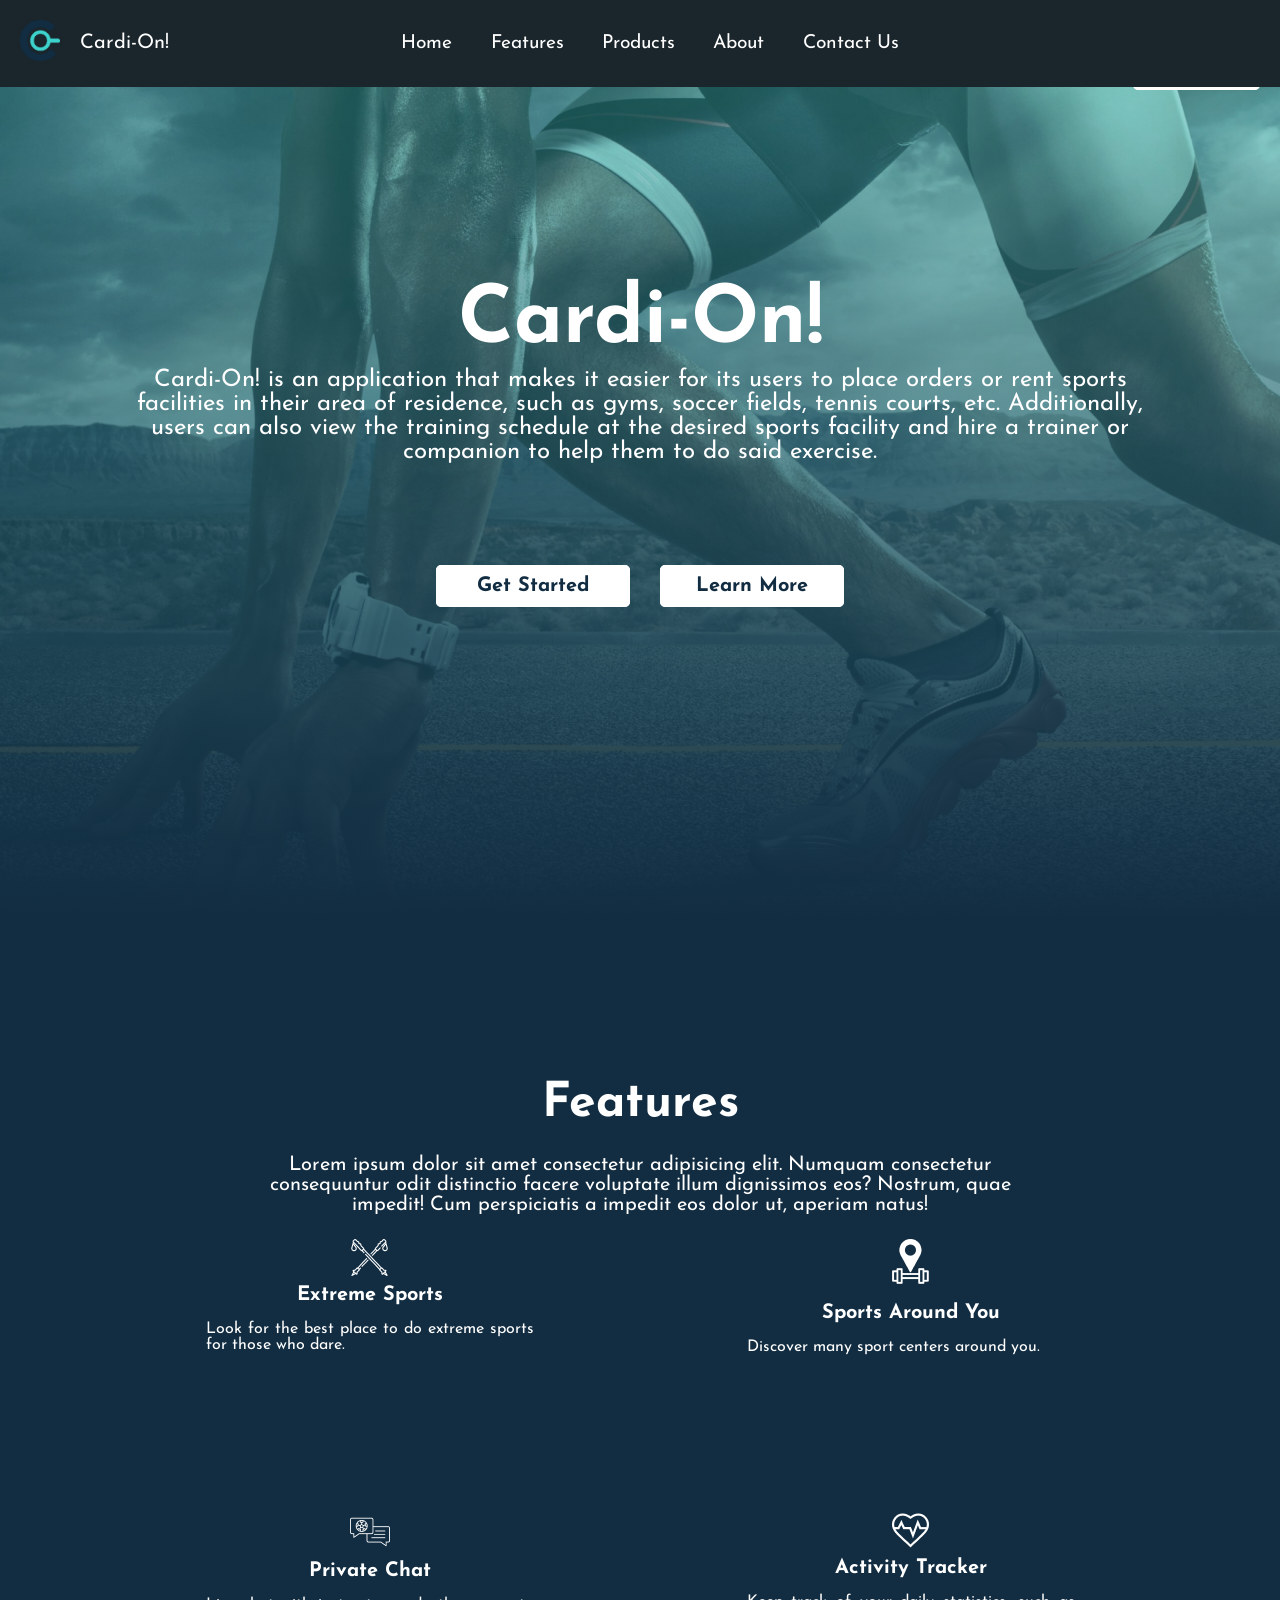
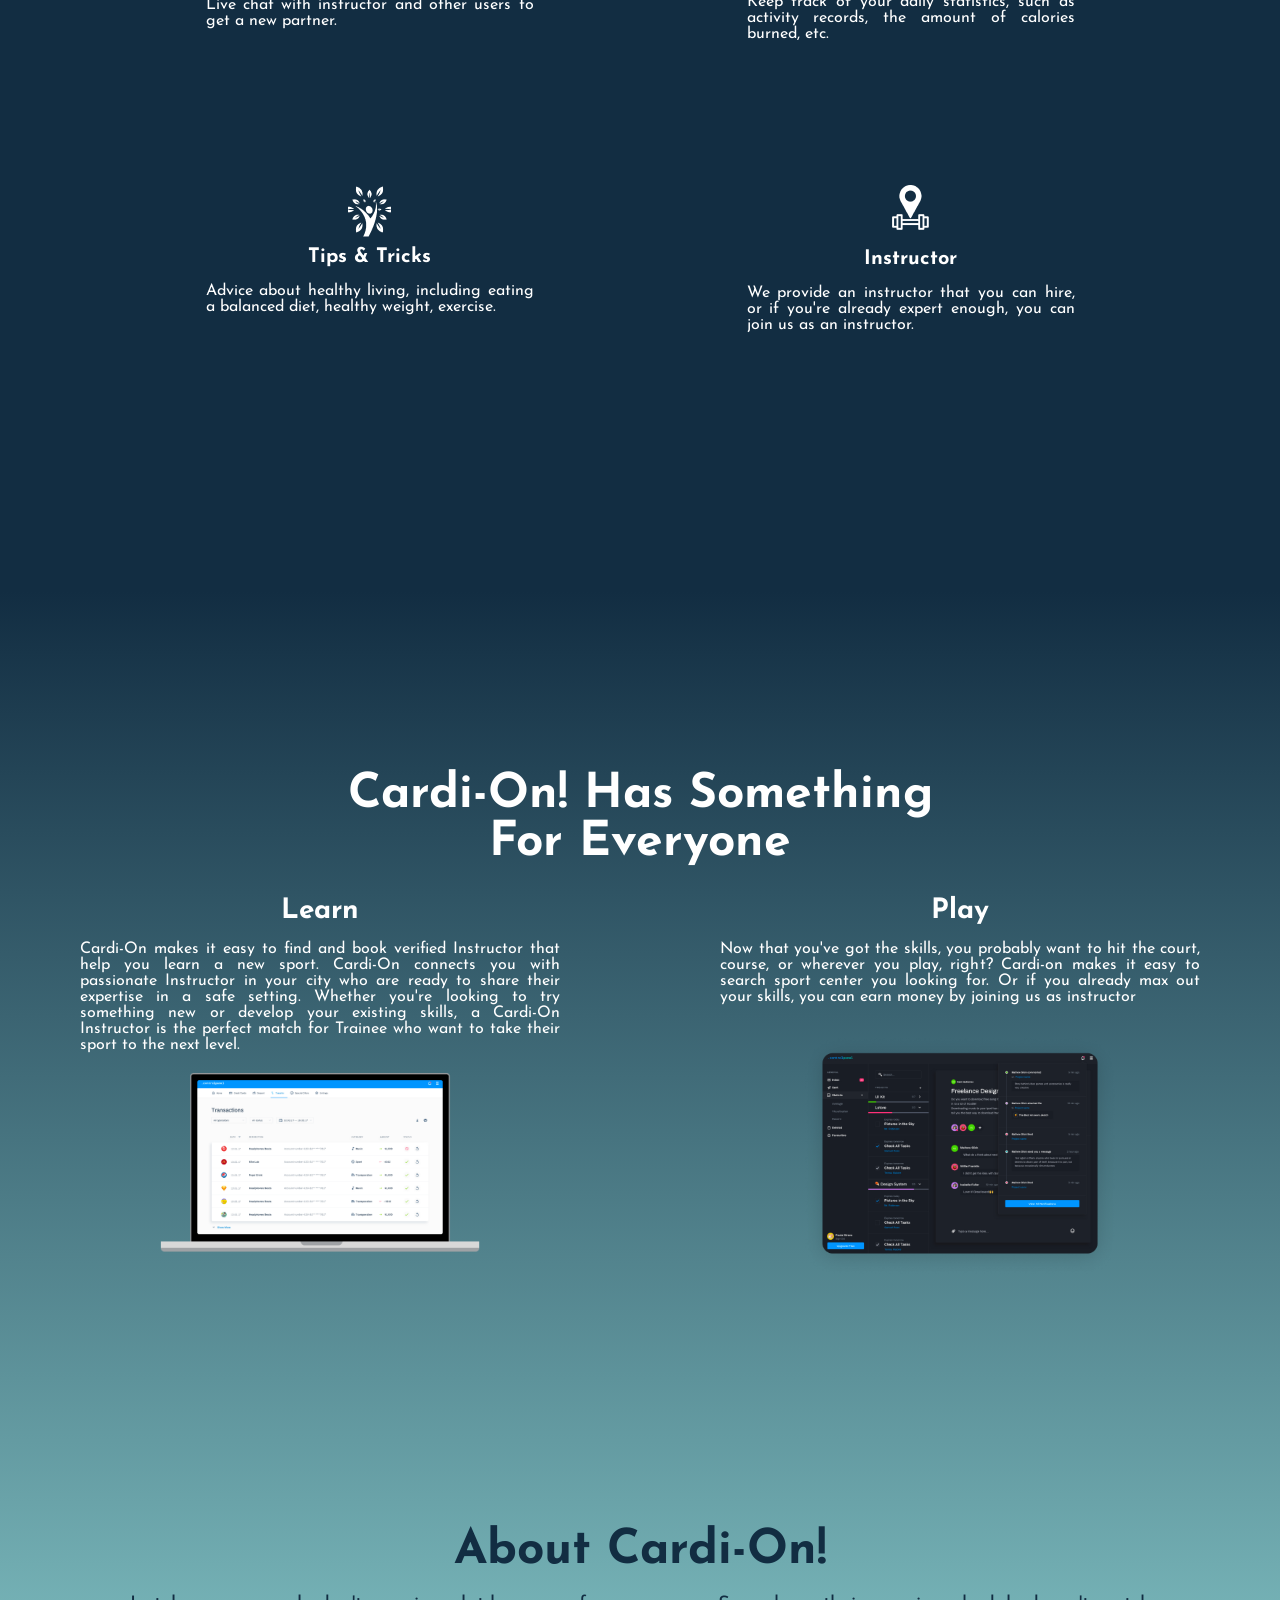
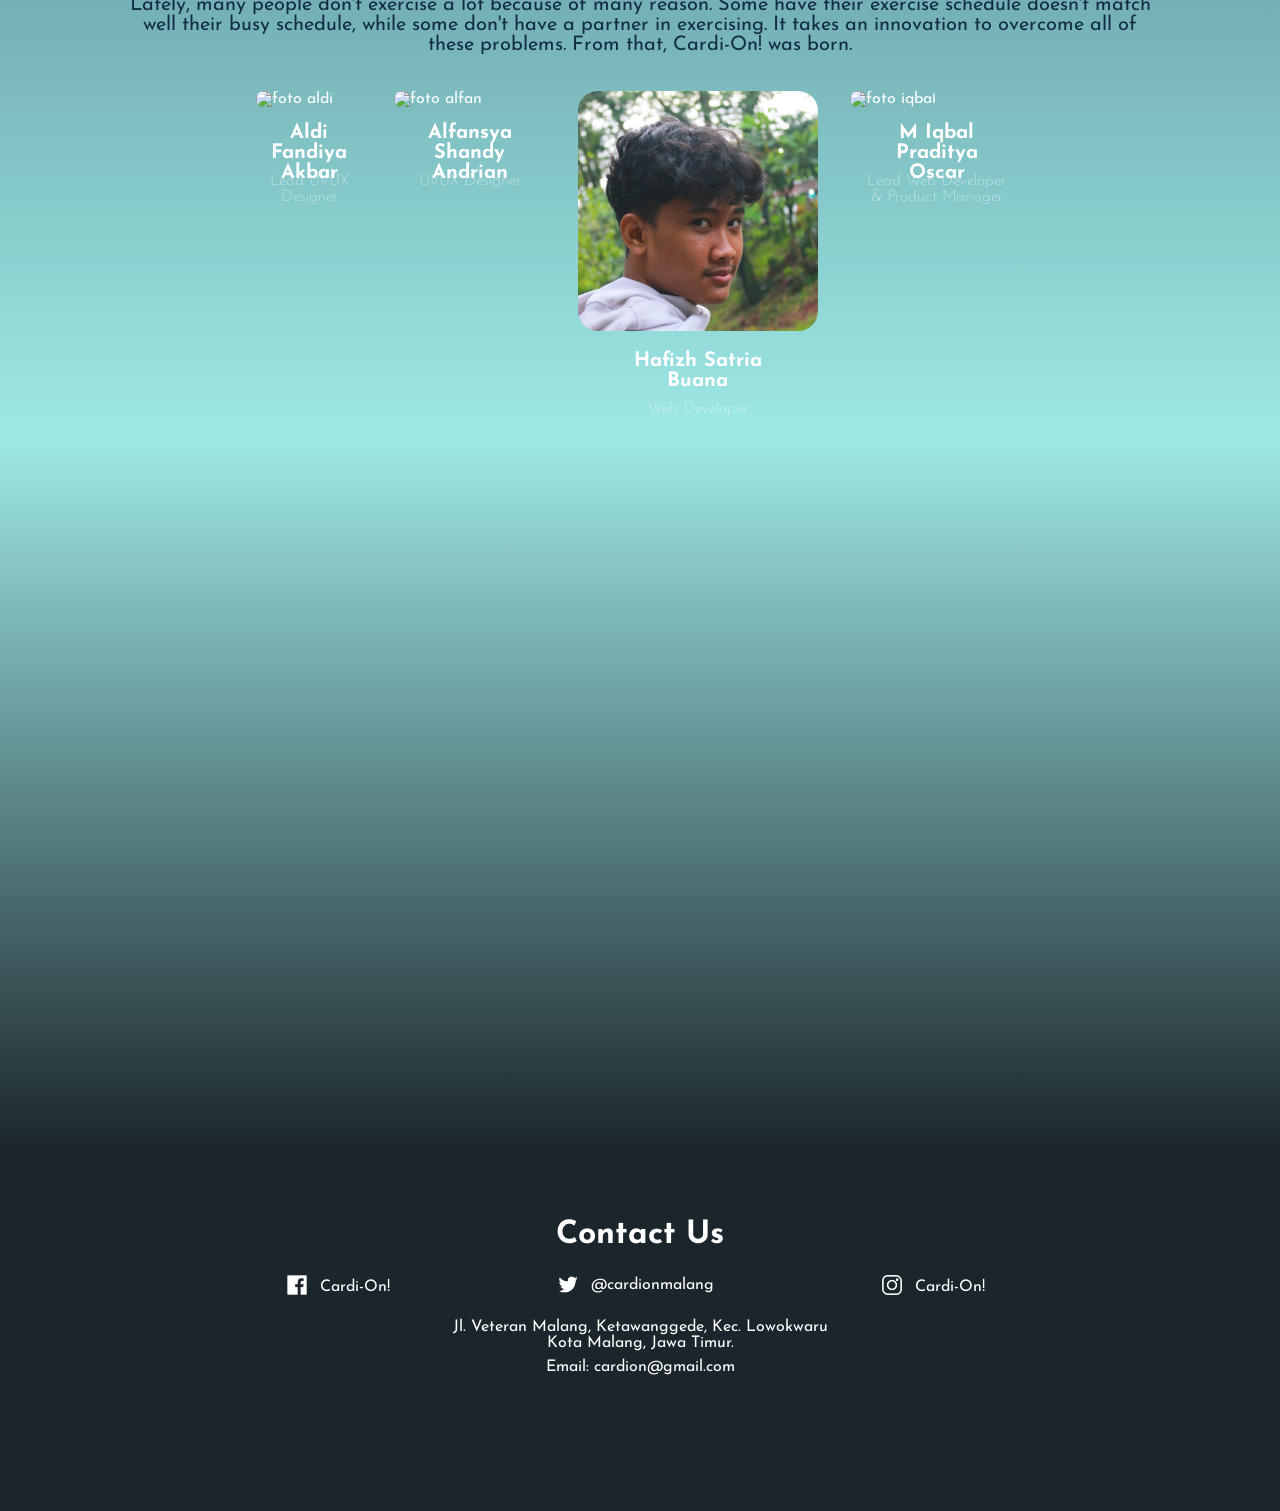
==== index.html @ 62ea11b3 "Update index.html" ====
<!DOCTYPE html>
<html lang="en">
  <head>
    <title>Welcome</title>
    <link rel="stylesheet" href="style.css">
    <meta name="viewport" content="width=device-width, initial-scale=1.0">
    <link rel="preconnect" href="https://fonts.googleapis.com">
    <link rel="preconnect" href="https://fonts.gstatic.com" crossorigin><link href="https://fonts.googleapis.com/css2?family=Josefin+Sans&display=swap" rel="stylesheet">
    <link rel="icon" href="img/cardion.png" type="image/png">
    <meta charset="utf-8">
  </head>

  <body>
    <nav id="navbar">
        <img src="img/cardion.png" id="logo">
        <a class="nav-button name">Cardi-On!</a>
        <div class="dropdown">
            <button class="dropbtn">☰</button>
            <div class="dropdown-content">
                <a href="#welcome">Home</a>
                <a href="#features">Features</a>
                <a href="#display">Product</a>
                <a href="#about">About</a>
                <a href="#social">Contact Us</a>
            </div>
        </div>
        <a class="nav-button left" href="#welcome">Home</a>
        <a class="nav-button" href="#features">Features</a>
        <a class="nav-button" href="#display">Products</a>
        <a class="nav-button" href="#about">About</a>
        <a class="nav-button right" href="#social">Contact Us</a>
    </nav>

    <section id="welcome" class="welcome-bg">
        <a class="login" href="login.html">Login</a>
        <h1 class="fade-up">Cardi-On!</h1>
        <p class="fade-up">Cardi-On! is an application that makes it easier for its users to place orders or rent sports facilities in their area of residence, such as gyms, soccer fields, tennis courts, etc. Additionally, users can also view the training schedule at the desired sports facility and hire a trainer or companion to help them to do said exercise.</p>
        <a class="getstarted fade-up" href="account.html">Get Started</a>
        <a class="learnmore fade-up" href="#">Learn More</a>
    </section>

    <section id="features">
        <h2 class="fade-up">Features</h2>
        <p class="feature-desc fade-up">Lorem ipsum dolor sit amet consectetur adipisicing elit. Numquam consectetur consequuntur odit distinctio facere voluptate illum dignissimos eos? Nostrum, quae impedit! Cum perspiciatis a impedit eos dolor ut, aperiam natus!</p>
        <section class="flex">
        <section class="feature-tile fade-up">
            <div class="feature">
                <img src="img/feature-1.png">
                <h3>Extreme Sports</h3>
                <p class="feature-caption">Look for the best place to do extreme sports for those who dare.</p>
            </div>
            <div class="feature">
                <img src="img/feature-2.png">
                <h3>Private Chat</h3>
                <p class="feature-caption">Live chat with instructor and other users to get a new partner.</p>
            </div>
            <div class="feature">
                <img src="img/feature-3.png">
                <h3>Tips & Tricks</h3>
                <p class="feature-caption">Advice about healthy living, including eating a balanced diet, healthy weight, exercise.</p>
            </div>
        </section>
        <section class="feature-tile fade-up">
            <div class="mapouter"><div class="gmap_canvas"><iframe class="gmap_iframe" width="100%" frameborder="0" scrolling="no" marginheight="0" marginwidth="0" src="https://maps.google.com/maps?width=480&amp;height=540&amp;hl=en&amp;q=gym in malang&amp;t=&amp;z=16&amp;ie=UTF8&amp;iwloc=B&amp;output=embed"></iframe><a href="https://formatjson.org/">format json</a></div>
            </div>
        </section>
        <section class="feature-tile fade-up">
            <div class="feature">
                <img src="img/feature-4.png">
                <h3>Sports Around You</h3>
                <p class="feature-caption">Discover many sport centers around you.</p>
            </div> 
            <div class="feature">
                <img src="img/feature-5.png">
                <h3>Activity Tracker</h3>
                <p class="feature-caption">Keep track of your daily statistics, such as activity records, the amount of calories burned, etc.</p>
            </div>
            <div class="feature">
                <img src="img/feature-4.png">
                <h3>Instructor</h3>
                <p class="feature-caption">We provide an instructor that you can hire, or if you're already expert enough, you can join us as an instructor.</p>
            </div>
        </section>
    </section>
    </section>

    <section id="display" class="display-bg">
        <h1 class="fade-up">Cardi-On! Has Something For Everyone</h1>
        <div class="flex">
            <section class="display-desc fade-up">
                <h2>Learn</h2>
                <p class="fade-up">Cardi-On makes it easy to find and book verified Instructor that help you learn a new sport.  Cardi-On connects you  with passionate Instructor in your city who are ready to share their expertise in a safe setting. Whether you're looking to try something new or develop your existing skills, a Cardi-On Instructor is the perfect match for Trainee who want to take their sport to the next level.</p>
                <img src="img/Macbook Pro.png" class="display-left" alt="macbook pro display sample">
            </section>
            <section class="display-desc fade-up">
                <h2>Play</h2>
                <p class="fade-up">Now that you've got the skills, you probably want to hit the court, course, or wherever you play, right? Cardi-on makes it easy to search sport center you looking for. Or if you already max out your skills, you can earn money by joining us as instructor</p>
                <img src="img/Boards Notifications.png" class="display-right" alt="ui sample">
            </section>
        </div>

        <section id="about">
            <h1 class="fade-up">About Cardi-On!</h1>
            <p class="fade-up">Lately, many people don't exercise a lot because of many reason. Some have their exercise schedule doesn't match well their busy schedule, while some don't have a partner in exercising. It takes an innovation to overcome all of these problems. From that, Cardi-On! was born.</p>
            <div class="flex creator-div fade-up">
                <div id="aldi" class="creator">
                    <img src="img/aldi.JPG" alt="foto aldi">
                    <h3>Aldi Fandiya Akbar</h3>
                    <h4>Lead UI/UX Designer</h4>
                </div> 
                <div id="alfan" class="creator">
                    <img src="img/alfan.jpg" alt="foto alfan">
                    <h3>Alfansya Shandy Andrian</h3>
                    <h4>UI/UX Designer</h4>
                </div> 
                <div id="hafizh" class="creator">
                    <img src="img/hafizh.JPG" alt="foto hafizh">
                    <h3>Hafizh Satria Buana</h3>
                    <h4>Web Developer</h4>
                </div>
                <div id="iqbal" class="creator">
                    <img src="img/iqbal.jpg"  alt="foto iqbal">
                    <h3>M Iqbal Praditya Oscar</h3>
                    <h4>Lead Web Developer & Product Manager</h4>
                </div> 
            </div>
        </section>
    </section>

    <footer id="footer">
        <h2>Contact Us</h2>
        <section id="social">
            <div>
                <img src="img/footer-facebook.png" alt="facebook logo">
                <a class="profile-link" href="#">Cardi-On!</a>
            </div>
            <div>
                <img src="img/footer-twitter.png" alt="twitter logo">
                <a class="profile-link" href="#">@cardionmalang</a>
            </div>
            <div>
                <img src="img/footer-instagram.png" alt="instagram logo">
                <a class="profile-link" href="#">Cardi-On!</a>
            </div>
        </section>
        <br>
        <p class="address">Jl. Veteran Malang, Ketawanggede, Kec. Lowokwaru Kota Malang, Jawa Timur.</p>
        <p>Email: cardion@gmail.com</p>
    </footer>
  </body>
</html>
---- style.css ----
@import url('https://fonts.googleapis.com/css2?family=Josefin+Sans&display=swap');

* {
    font-family: 'Josefin Sans', sans-serif;
    margin:0;
    box-sizing: border-box;
    padding: 0; 
    color: #ffffff;
}
html{
    scroll-behavior: smooth;
}





/*Responsive: Mobile*/
@media screen and (max-device-width: 720px) and (max-device-width: 1081px){
    html{
        scroll-behavior: smooth;
        min-width: 720px;
    }
    #navbar{
        position: fixed;
        display: flex;
        flex-wrap: wrap;
        width: 100vh;
        top: 0;
        padding: 2em 0;
        vertical-align: middle;
        background-color: #1B262C;
        z-index: 1;
    }
    #logo{
        position: relative;
        right: 5%;
        margin: auto;
        max-width: 80px;
        vertical-align: middle;
    }
    .nav-button{
        display: none;
        margin: auto 1em;
        font-size: 1.25em;
        color: #ffffff;
        text-decoration: none;
    }
    .nav-button:hover{
        color: #3DD2CC;
    }
    .name{
        display: block;
        position: relative;
        right: 35%;
        width: 20vh;
        font-size: 2.25em;
        font-weight: bold;
        color: #ffffff !important;
    }
    .left,.right{
        display: none;
    }
    .dropbtn {
        background-color: transparent;
        color: white;
        padding: 12px 16px;
        font-size: 3em;
        border: none;
    }
    .dropdown {
        position: relative;
        right: 20%;
    }
    .dropdown-content {
        display: none;
        position: absolute;
        right: 0%;
        background-color: #ffffff;
        min-width: 30px;
        box-shadow: 0px 8px 16px 0px rgba(0,0,0,0.2);
        z-index: 1;
    } 
    .dropdown-content a {
        width: 30vh;
        color: black;
        padding: 0.5em 1.5em;
        font-size: 2em;
        text-decoration: none;
        display: block;
    }  
    .dropdown-content a:hover {
        background-color: #ffffff;
    }  
    .dropdown:hover .dropdown-content{
        display: block;
    }
    .dropdown:hover .dropbtn {
        background-color: #3DD2CC;
    }
    
    /*Welcome Section*/
    .login,.getstarted,.learnmore{
        display: block;
        width: 50%;
        margin: 1em auto;
        border: 1px solid #ffffff;
        background-color: #ffffff;
        text-decoration: none;
        border-radius: 5px;
        font-size: 2em;
        color: rgba(18,45,66, 1);
        font-weight: bold;
    }
    .login:focus,.login:hover,.learnmore:focus,.learnmore:hover,.getstarted:focus,.getstarted:hover{
        border-color: #3DD2CC;
        color: #3DD2CC;
        background-color: rgba(18,45,66, 0.5);
    }
    .login{
        position: absolute;
        width: max-content;
        top: 10%;
        left: 73%;
        text-decoration: none;
        padding: 0.75em 1.5em;
    }
    #welcome{
        text-align: center;
        height: 180vh;
        margin: 5% auto 0;
        padding-top: 17.5%;
        margin-bottom: 12px;
        z-index: 0;
    }
    .welcome-bg{
        position: relative;
        top: -2.9em;
        background-image: linear-gradient(180deg, rgba(61, 210, 204, 0.4) 0%,
        rgba(18,45,66, 1) 100%), url(./img/welcome-home.png);
        background-size: cover;
        object-position: 25% 25%;
        
    }
    #welcome h1,p{
        color: #ffffff;
    }
    #welcome h1{
        font-size: 7.5em;
        margin: 2.5em auto 0;
    }
    #welcome p{
        font-size: 2.25em;
        margin: 1em auto;
        width: 80%;
        height: 50%;
    }
    .getstarted{
        position: inherit;
        margin-top: -2em;
        top: -20%;
        left: -1%;
        padding: 1em 2em;
    }
    .learnmore{
        position: inherit;
        top: -20%;
        left: -1%;
        padding: 1em 2em;
    }
    
    /*Features Section*/
    #features {
        text-align: center;
        background-color: rgba(18,45,66, 1);
        color: #ffffff;
        margin-top: -10.5vh;
        padding-bottom: 10vh;
        height: max-content;
        padding-top: 20vh;
        padding-bottom: 25vh;
    }
    #features h2{
        position: inherit;
        margin: 2vh auto 3vh;
        text-align: center;
        font-size: 5em;
    }
    .feature-desc{
        position: inherit;
        margin: auto;
        text-align: justify;
        width: 80%;
        font-size: 2em;
    }
    .feature-tile{
        display: flex;
        flex-direction: column;
        justify-content: center;
        margin-top: 1em;
    }
    .flex{
        display: flex;
        flex-direction: column;
        align-items: center;
        margin: auto ;
    }
    .feature{
        margin: 5em 2em;
        width: 50vh;
        height: 25vh;
        padding: 0 1em;
    }
    .feature h3{
        width: 100%;
        max-height: 8vh;
        margin: 0.5em auto;
        font-size: 3em;
    }
    .feature img{
        margin-top: 5em;
        filter:brightness(1000%);
        height: 60px;
    }
    .feature-caption{
        position: inherit;
        width: 80%;
        margin: 0.5em auto;
        text-align: justify;
        font-size: 2em;
        color: #ffffff;
    }
    .mapouter{
        margin: 10em auto -5em;
    }
    
    /*Display Section*/
    #display{
        height: 600vh;
        z-index: -1;
    }
    .display-bg{
        background-image: linear-gradient(0deg, rgba(27, 38, 44, 1) 0%,
        rgba(61, 210, 204, 0.5) 33%, rgba(18,45,66, 1) 100%), url(./img/welcome-display.png);
        background-size: cover;
    }
    #display h1,p{
        color: #ffffff;
    }
    #display h1{
        padding-top: 30vh;
        width: 80%;
        margin: auto;
        text-align: center;
        font-size: 5em;
    }
    .display-desc{
        justify-content: center;
        margin: 1em auto 4em;
        width: 80%;
        text-align: justify;
        border-radius: 25px;
    }
    .display-desc h2{
        text-align: center;
        font-size: 3.5em;
        margin: 0.5em auto;
    }
    .display-desc p{
        margin: 1em auto;
        height: 25%;
        font-size: 2em;
    }
    .display-left{
        position:relative;
        margin: auto;
        left: 20%;
        width: 100%;
        max-width: 360px;
    }
    .display-right{
        position:relative;
        margin: auto;
        left: 20%;
        max-width: 360px;
    }
    
    /*About Section*/
    #about{
        height: 150vh;
    }
    #about h1{
        padding-top: 30vh;
        color:#1B262C;
        font-size: 5em;
        width: 100%;
    }
    #about p{
        width: 80%;
        margin: 1em auto;
        text-align: justify;
        font-size: 2.25em;
        color:#1B262C;
    }
    .creator-div{
        margin: auto;
        justify-content: center;
    }
    .creator{
        margin: 2.5em auto;
        width: 100%;
        justify-content: center;
    }
    .creator img{
        position: inherit;
        justify-content: center;
        margin: 1em 27%;
        width: 320px;
        height: 320px;
        object-fit: cover;
        object-position: 50% 45%;
        border-radius: 20px;
    }
    .creator h3,h4{
        color: #ffffff;
    }
    .creator h3{
        padding: 0.75em none;
        margin: 1em auto 0;
        width: 80%;
        height: 15%;
        font-size: 2.5em;
        text-align: center;
    }
    .creator h4{
        margin: auto;
        margin-top: 0.5em;
        width: 75%;
        font-size: 2em;
        font-weight: lighter;
        text-align: center;
    }
    
    /*Footer*/
    footer{
        text-align: center;
        background-color: #1B262C;
        color:#ffffff;
        height: 140vh;
        padding-top: 60vh;
    }
    footer h2{
        font-size: 4em;
    }
    footer p{
        width: 100%;
        font-size: 2em;
        margin: 0.5em auto;
    }
    #social{
        width: 50%;
        display: flex;
        flex-direction: column;
        margin: 1.5em auto 0.5em;
        justify-content: center;
    }
    #social div{
        position: inherit;
        width: 100%;
        margin: -2em auto;
        display: flex;
    }
    #social img{
        vertical-align: bottom;
        margin: auto 0;
        width: 60px;
    }
    .profile-link{
        margin: 2em 0.5em;
        text-decoration: none;
        font-size: 2em;
    }
    .address{
        margin: 1.5em auto 1em;
        width: 70%;
    }
}





/*Desktop View*/
@media screen and (min-device-width:1280px) and (max-device-width: 1920px){
    /*Navigation Bar*/
    #navbar{
        position: fixed;
        display: flex;
        width: 100%;
        top: 0;
        padding: 1.25em;
        vertical-align: middle;
        background-color: #1B262C;
        z-index: 1;
    }
    #logo{
        margin-bottom: 0.5%;
        width:40px;
        vertical-align: middle;
    }
    .nav-button{
        margin: auto 1em;
        font-size: 1.25em;
        color: #ffffff;
        text-decoration: none;
    }
    .nav-button{
        margin: auto 1em;
        font-size: 1.2em;
        color: #ffffff;
    }
    .nav-button:hover{
        color: #3DD2CC;
    }
    .name{
        width: 150vh;
        font-size: 1.25em;
        color: #ffffff !important;
    }
    .left{
        margin-left: -16%;
    }
    .right{
        width: 100vh;
        margin-right: 10%;
    }
    .dropdown,.dropbtn,.dropdown-content{
        display: none;
    }

    /*Welcome Section*/
    .login,.getstarted,.learnmore{
        border: 1px solid #ffffff;
        background-color: #ffffff;
        text-decoration: none;
        border-radius: 5px;
        font-size: 1.25em;
        color: rgba(18,45,66, 1);
        font-weight: bold;
    }
    .login:focus,.login:hover,.learnmore:focus,.learnmore:hover,.getstarted:focus,.getstarted:hover{
        border-color: #3DD2CC;
        color: #3DD2CC;
        background-color: rgba(18,45,66, 0.5);
    }
    .login{
        position: inherit;
        top: -27%;
        left: 43.5%;
        text-decoration: none;
        padding: 0.5em 1.75em;
    }
    #welcome{
        text-align: center;
        height: 100vh;
        margin: 5% auto 0;
        padding-top: 17.5%;
        margin-bottom: 12px;
        z-index: 0;
    }
    .welcome-bg{
        position: relative;
        top: -2.9em;
        background-image: linear-gradient(180deg, rgba(61, 210, 204, 0.4) 0%,
        rgba(18,45,66, 1) 100%), url(./img/welcome-home.png);
        background-size: cover;
    }
    #welcome h1,p{
        color: #ffffff;
    }
    #welcome h1{
        font-size: 5em;
        margin: 0.25em auto 0;
    }
    #welcome p{
        font-size: 1.5em;
        margin: 0.25em auto;
        width: 80%;
        height: 50%;
    }
    .getstarted{
        position: inherit;
        top: -20%;
        left: -1%;
        padding: 0.5em 2em;
    }
    .learnmore{
        position: inherit;
        top: -20%;
        right: -1%;
        padding: 0.5em 1.75em;
    }

    /*Features Section*/
    #features {
        text-align: center;
        background-color: rgba(18,45,66, 1);
        color: #ffffff;
        margin-top: -10.5vh;
        height: max-content;
        padding: 17.5vh;
        padding-top: 20vh;
    }
    #features h2{
        margin-top: 2vh;
        margin-bottom: 3vh;
        font-size: 3em;
    }
    .feature-desc{
        margin: auto;
        width: 80%;
        font-size: 1.25em;
    }
    .feature-tile{
        display: flex;
        flex-direction: column;
        justify-content: center;
    }
    .flex{
        display: flex;
        margin: auto;
    }
    .feature{
        margin: 1.5em 2em;
        width: 40vh;
        height: 25vh;
        border-radius: 20px;
        padding: 0 1em;
    }
    .feature h3{
        margin: 0.25em auto;
        font-size: 1.25em;
    }
    .feature img{
        filter:brightness(1000%);
    }
    .feature-caption{
        position: inherit;
        width: 100%;
        margin: 1em auto;
        text-align: justify;
        font-size: 1em;
        color: #ffffff;
    }

    /*Display Section*/
    #display{
        height: 240vh;
        z-index: -1;
    }
    .display-bg{
        background-image: linear-gradient(0deg, rgba(27, 38, 44, 1) 0%,
        rgba(61, 210, 204, 0.5) 33%, rgba(18,45,66, 1) 100%), url(./img/welcome-display.png);
        background-size: cover;
    }
    #display h1,p{
        color: #ffffff;
    }
    #display h1{
        padding-top: 20vh;
        width: 50%;
        margin: auto;
        text-align: center;
        font-size: 3em;
    }
    .display-desc{
        justify-content: center;
        margin: 1em 5em 4em;
        width: 50%;
        text-align: justify;
        border-radius: 25px;
    }
    .display-desc h2{
        text-align: center;
        font-size: 1.75em;
        margin: 0.5em auto;
    }
    .display-desc p{
        margin: 1em auto;
        height: 25%;
        font-size: 1em;
    }
    .display-left{
        margin: 1em 5em;
        max-width: 320px;
    }
    .display-right{
        margin: -1.5em 5em;
        max-width: 320px;
    }

    /*About Section*/
    #about{
        height: 100vh;
    }
    #about h1{
        padding-top: 20vh;
        color:rgb(18,45,66);
    }
    #about p{
        width: 80%;
        margin: 1em auto;
        text-align: center;
        font-size: 1.25em;
        color:rgb(18,45,66);
    }
    .creator-div{
        margin: auto 15em;
        justify-content: center;
    }
    .creator{
        margin: 0 auto;
    }
    .creator img{
        margin: 1em;
        width: 240px;
        height: 240px;
        object-fit: cover;
        border-radius: 20px;
    }
    .creator h3,h4{
        color: #ffffff;
    }
    .creator h3{
        padding: 0.75em none;
        margin: auto;
        width: 60%;
        height: 15%;
        font-size: 1.25em;
        text-align: center;
    }
    .creator h4{
        margin: auto;
        width: 75%;
        font-size: 1em;
        font-weight: lighter;
        text-align: center;
    }
    #iqbal{
        object-fit: cover;
        object-position: 50% 45%;
    }

    /*Footer*/
    footer{
        text-align: center;
        background-color: #1B262C;
        color:#ffffff;
        height: 40vh;
        padding-top: 7.5vh;
    }
    footer h2{
        font-size: 2em;
    }
    footer p{
        font-size: 1em;
        margin: 0.5em auto;
    }
    #social{
        width: 100%;
        display: flex;
        margin: 1.5em 0 0.5em;
        justify-content: center;
    }
    #social div{
        margin: auto 5em;
    }
    #social img{
        vertical-align: bottom;
        margin: auto 0;
        max-width: 20px;
    }
    .profile-link{
        margin: 2em 0.5em;
        text-decoration: none;
    }
    .profile-link:hover,.profile-link:focus{
        color: #3DD2CC;
    }
    .address{
        margin:  0 auto 0.5em;
        width: 30%;
    }
}





/*Google Maps API*/
.mapouter{
    position: relative;
    text-align: right;
    width: 100%;
    height: 540px;
}
.gmap_canvas {
    overflow: hidden;
    background:none !important;
    width: 100%;
    height: 540px;
}
.gmap_iframe {
    height: 540px!important;
}




/*Animations*/
.fade-up{
    -webkit-animation: fade-up 2s both;
}

@keyframes fade-up{
    0%{
        transform: translateY(50px);
        opacity: 0;
    }
    100%{
        transform: translateY(0);
        opacity: 1;
    }
}

@keyframes focus{
    0%{
        transform: translateY(0);
        opacity: 1;
    }
    100%{
        transform: translateY(-10px);
        opacity: 1;
    }
}
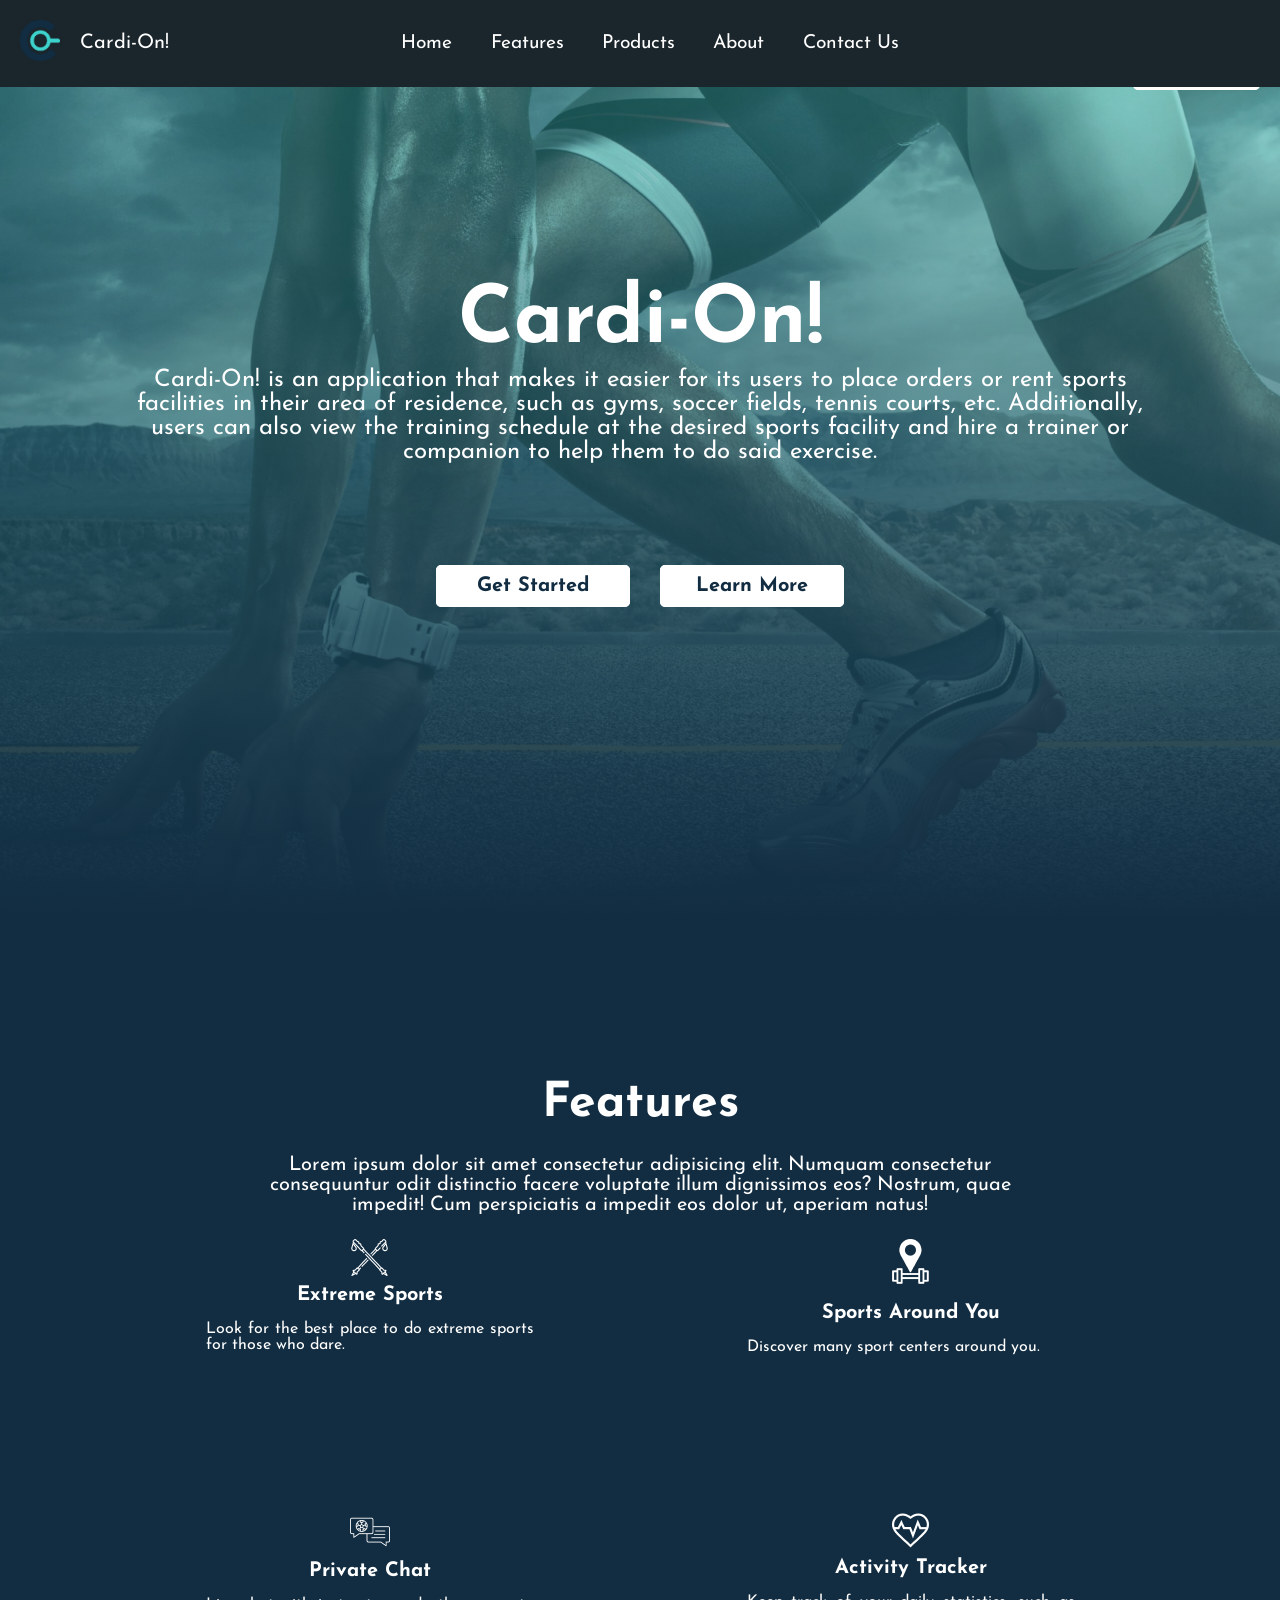
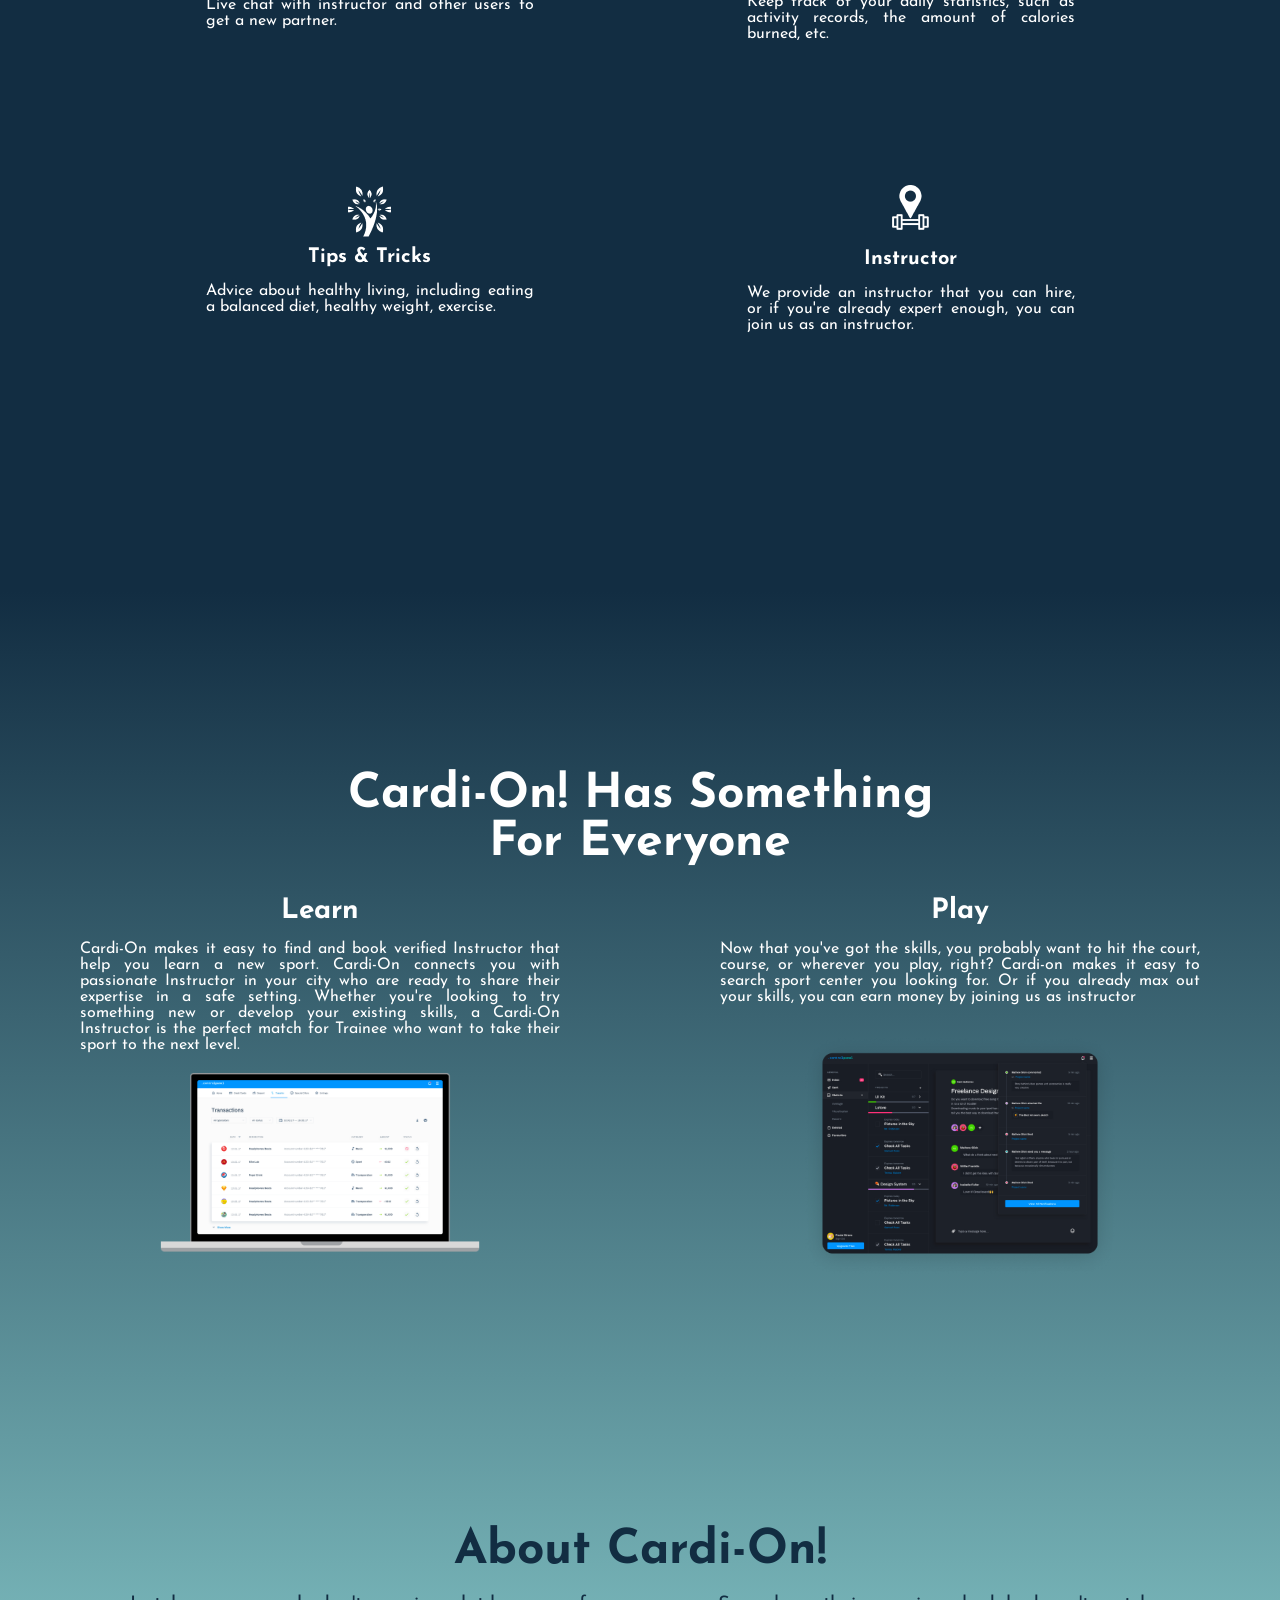
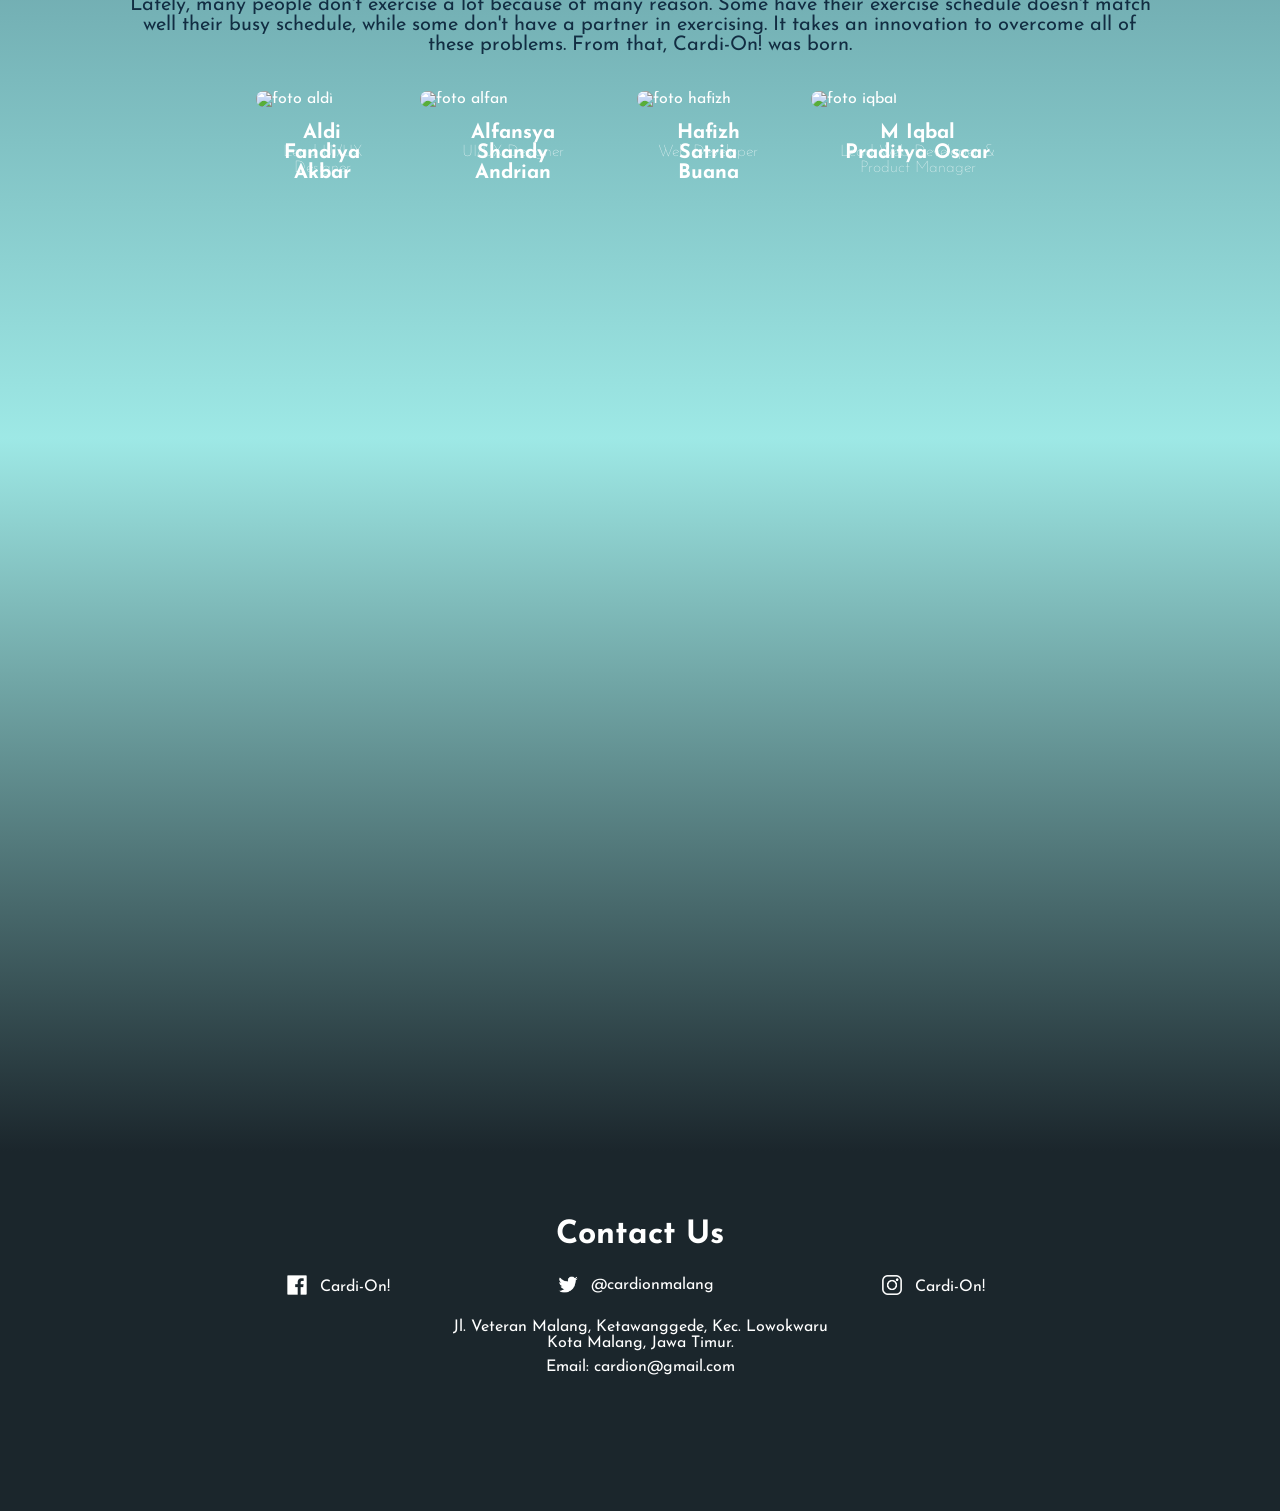
==== commit 900e8373: "Update index.html" ====
--- a/index.html
+++ b/index.html
@@ -104,7 +104,7 @@
             <p class="fade-up">Lately, many people don't exercise a lot because of many reason. Some have their exercise schedule doesn't match well their busy schedule, while some don't have a partner in exercising. It takes an innovation to overcome all of these problems. From that, Cardi-On! was born.</p>
             <div class="flex creator-div fade-up">
                 <div id="aldi" class="creator">
-                    <img src="img/aldi.JPG" alt="foto aldi">
+                    <img src="img/aldi.jpg" alt="foto aldi">
                     <h3>Aldi Fandiya Akbar</h3>
                     <h4>Lead UI/UX Designer</h4>
                 </div> 
@@ -114,7 +114,7 @@
                     <h4>UI/UX Designer</h4>
                 </div> 
                 <div id="hafizh" class="creator">
-                    <img src="img/hafizh.JPG" alt="foto hafizh">
+                    <img src="img/hafizh.jpg" alt="foto hafizh">
                     <h3>Hafizh Satria Buana</h3>
                     <h4>Web Developer</h4>
                 </div>
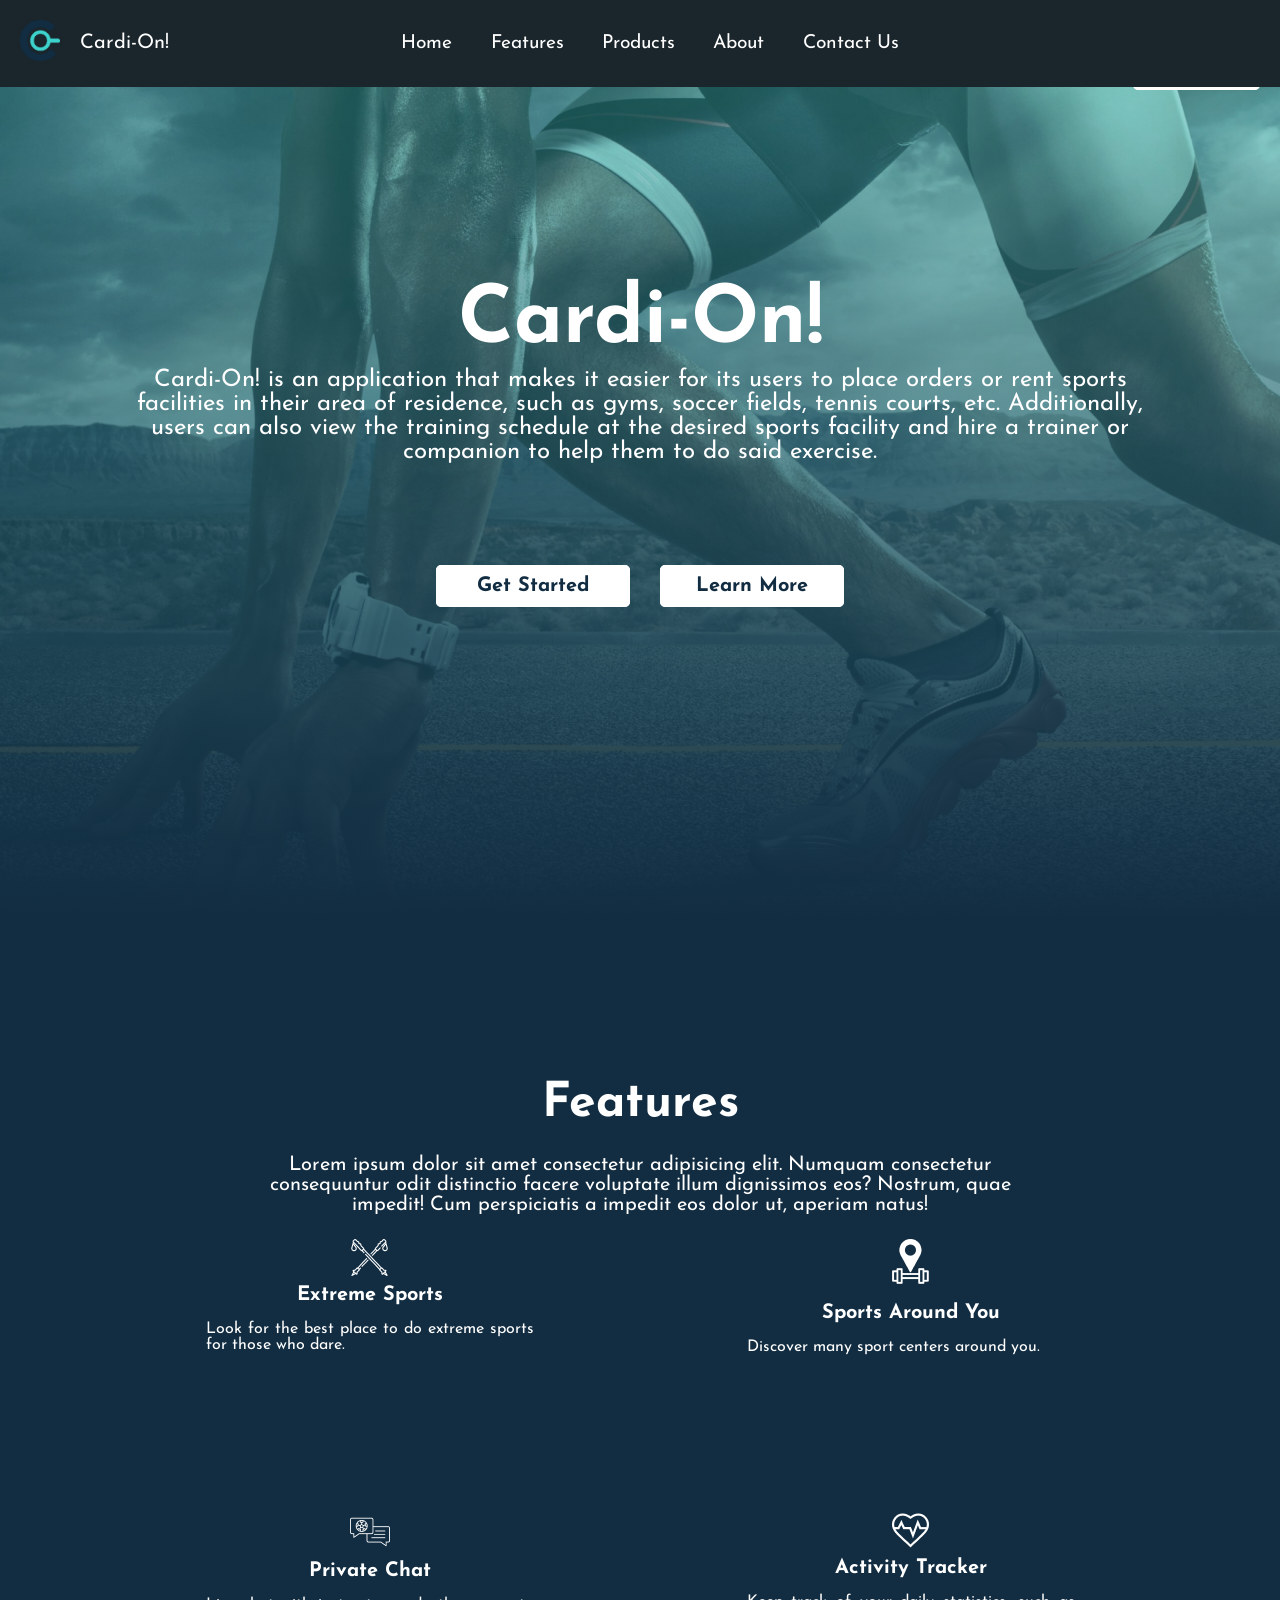
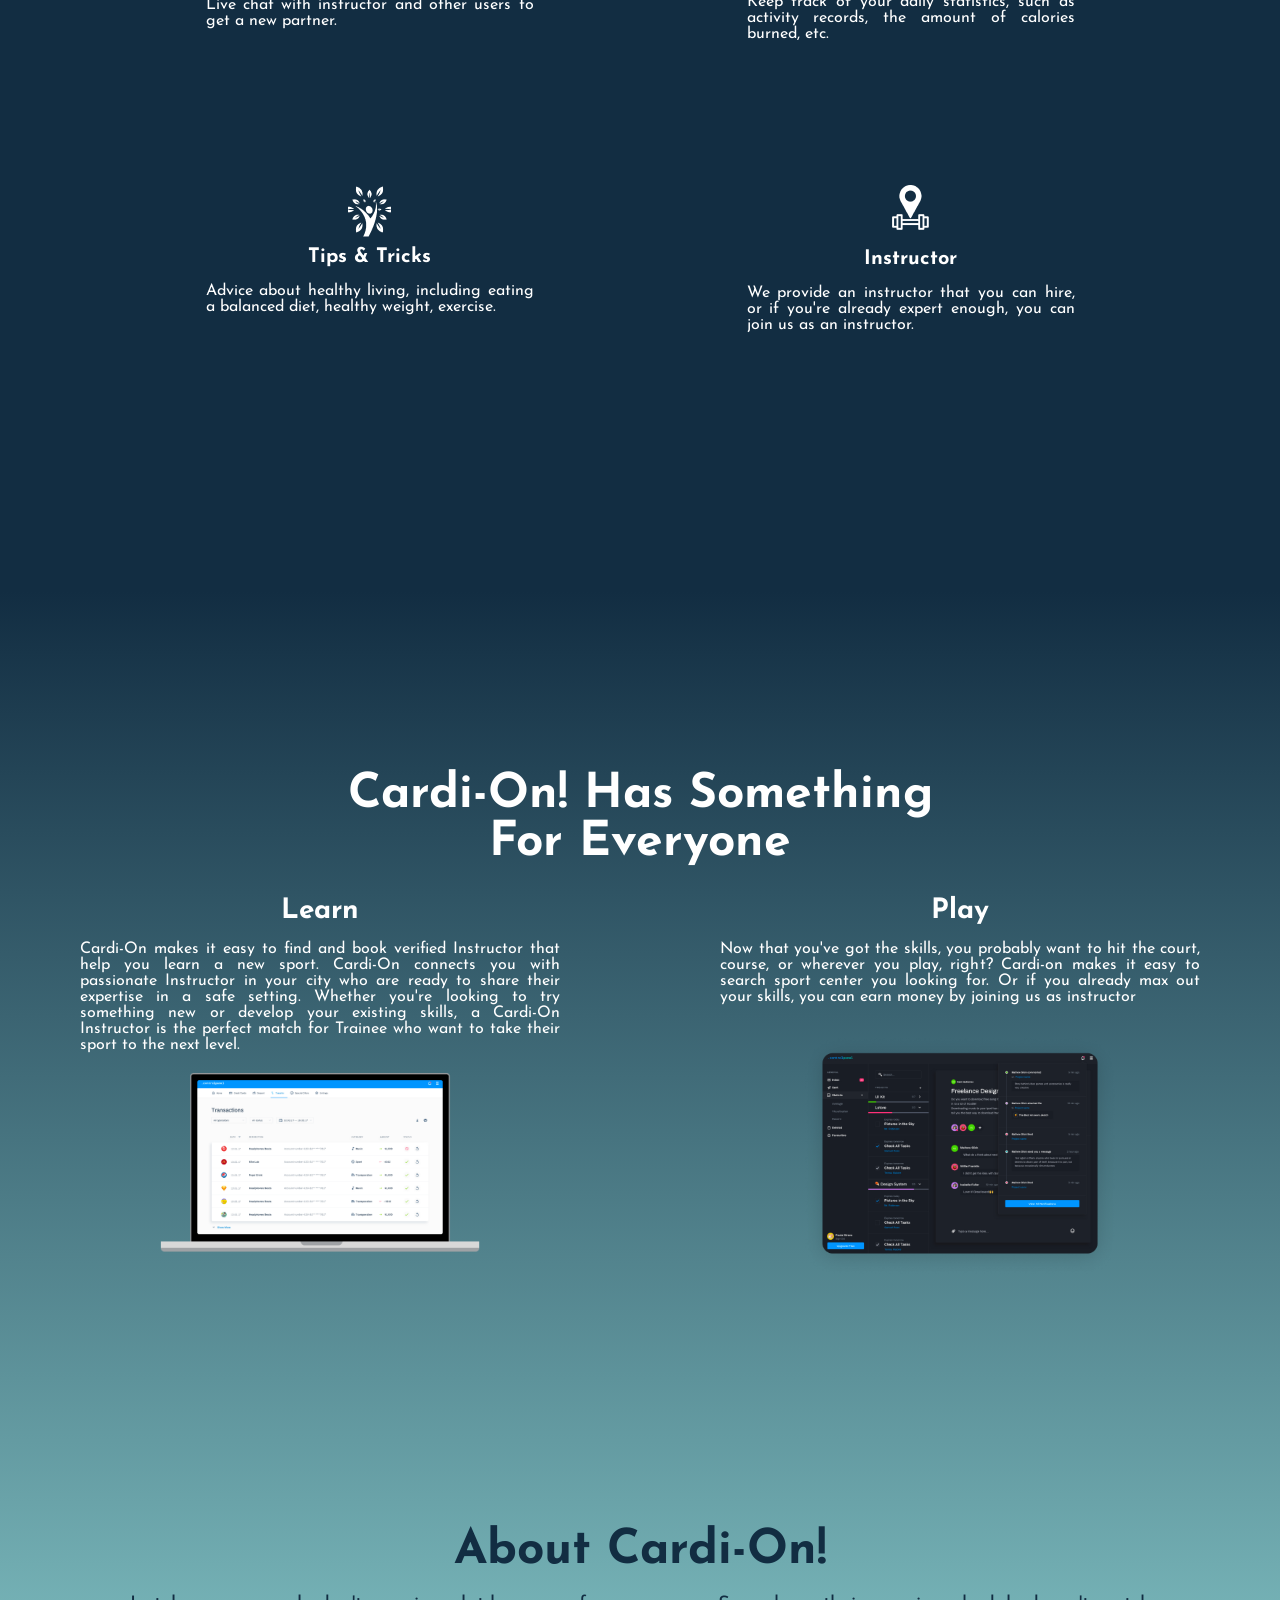
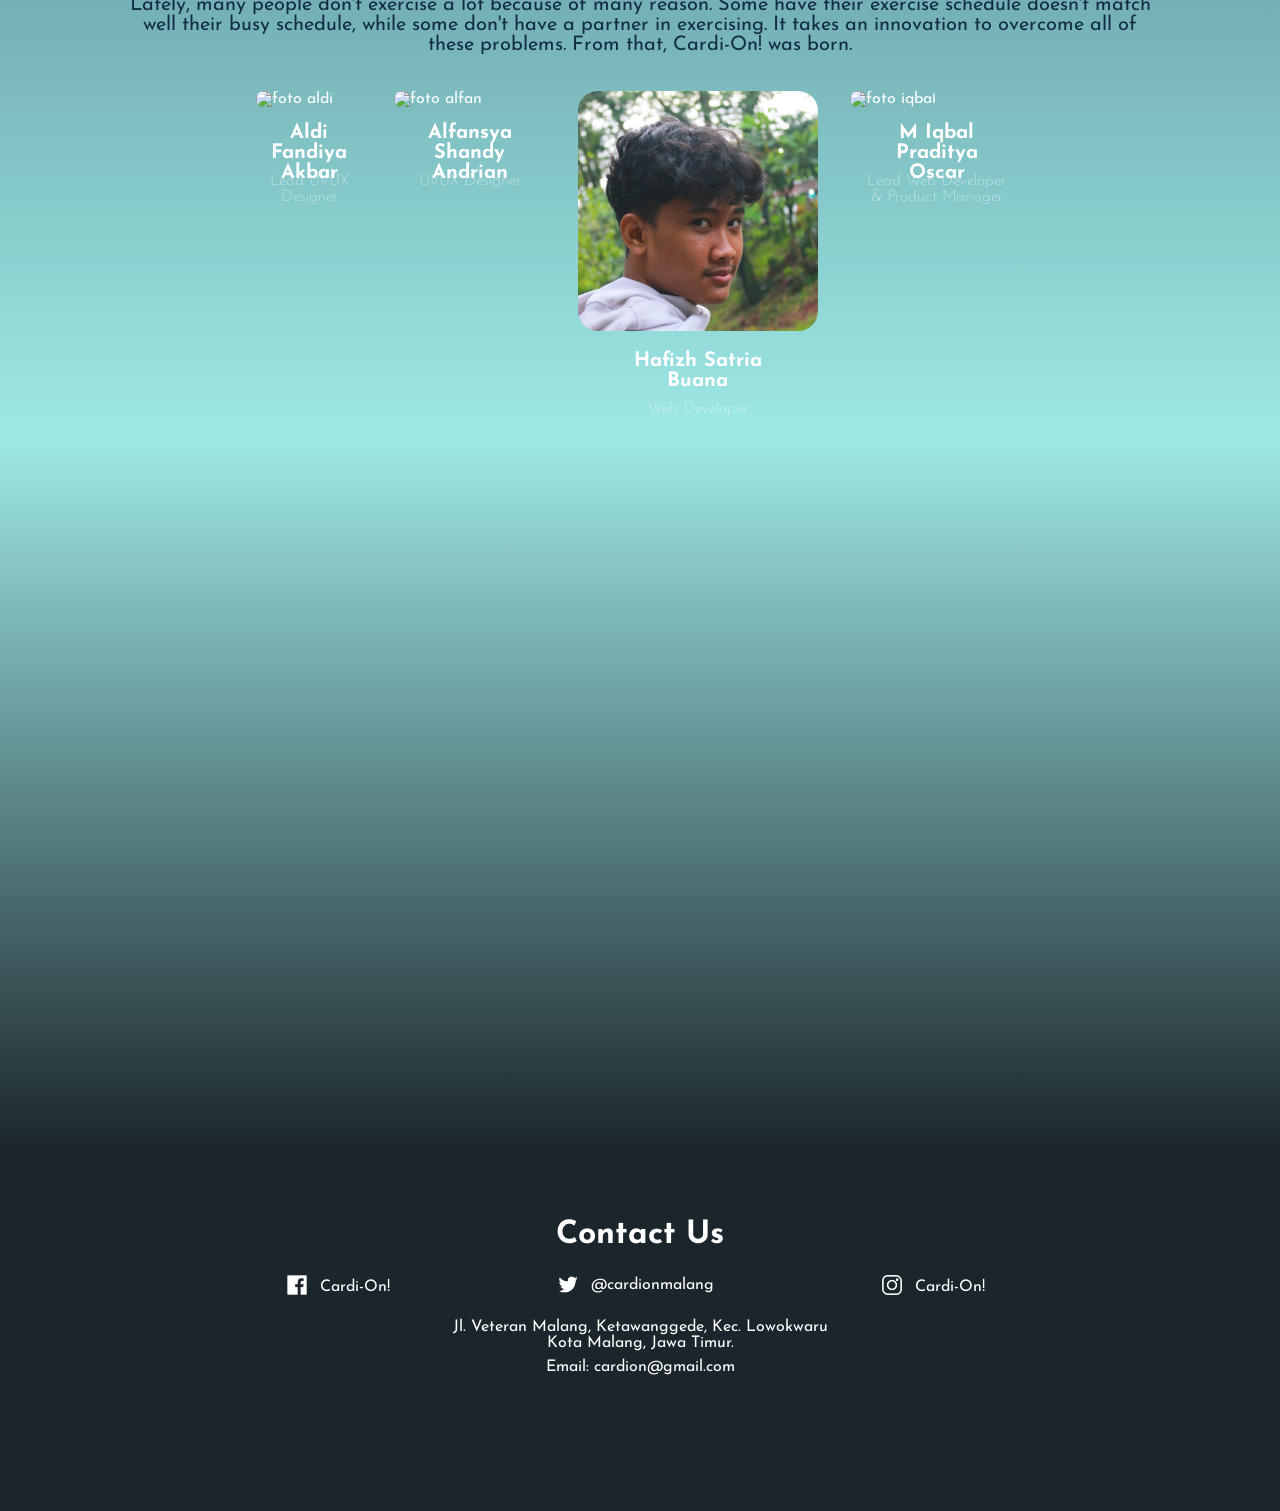
==== commit c6190743: "Update index.html" ====
--- a/index.html
+++ b/index.html
@@ -3,7 +3,7 @@
   <head>
     <title>Welcome</title>
     <link rel="stylesheet" href="style.css">
-    <meta name="viewport" content="width=device-width, initial-scale=1.0">
+    <meta name="viewport" content="width=device-width">
     <link rel="preconnect" href="https://fonts.googleapis.com">
     <link rel="preconnect" href="https://fonts.gstatic.com" crossorigin><link href="https://fonts.googleapis.com/css2?family=Josefin+Sans&display=swap" rel="stylesheet">
     <link rel="icon" href="img/cardion.png" type="image/png">
--- a/style.css
+++ b/style.css
@@ -16,7 +16,7 @@
 
 
 /*Responsive: Mobile*/
-@media screen and (max-device-width: 720px) and (max-device-width: 1081px){
+@media screen and (max-device-width: 720px) and (max-device-width: 1080px){
     html{
         scroll-behavior: smooth;
         min-width: 720px;
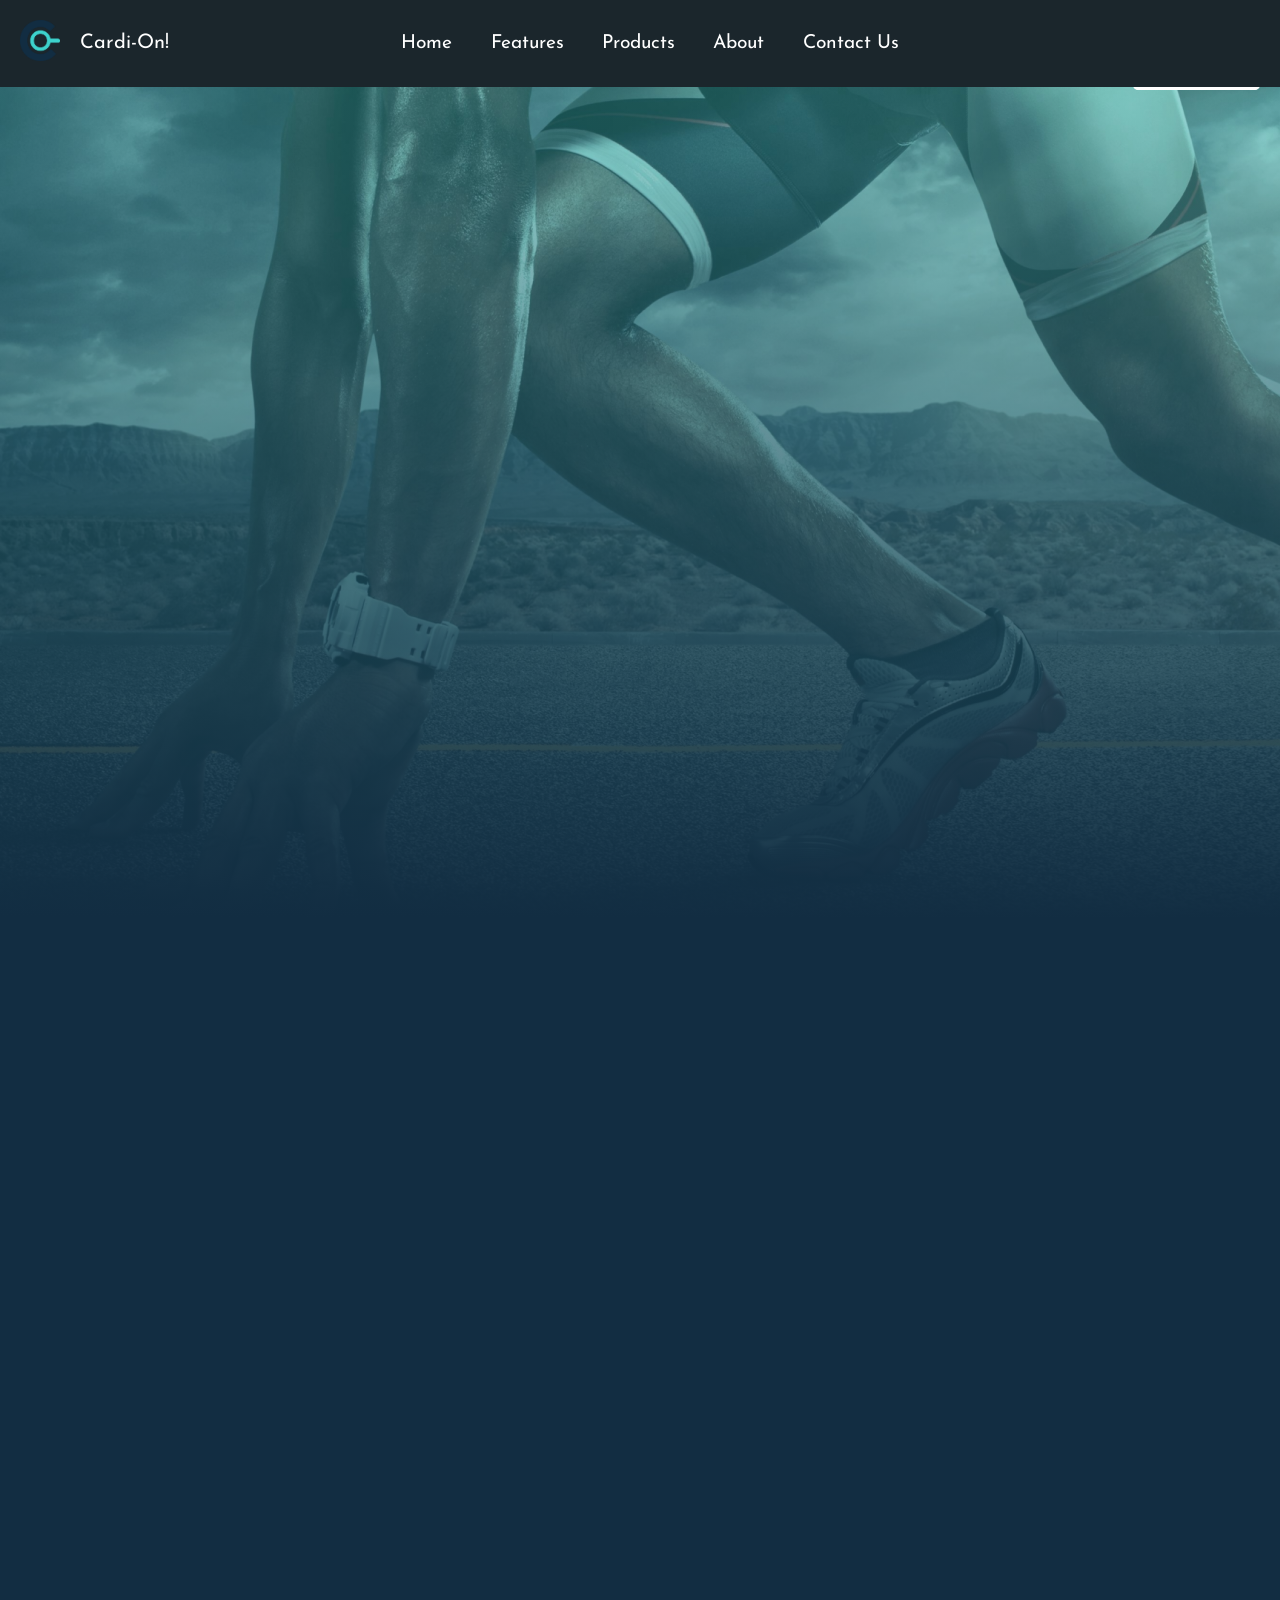
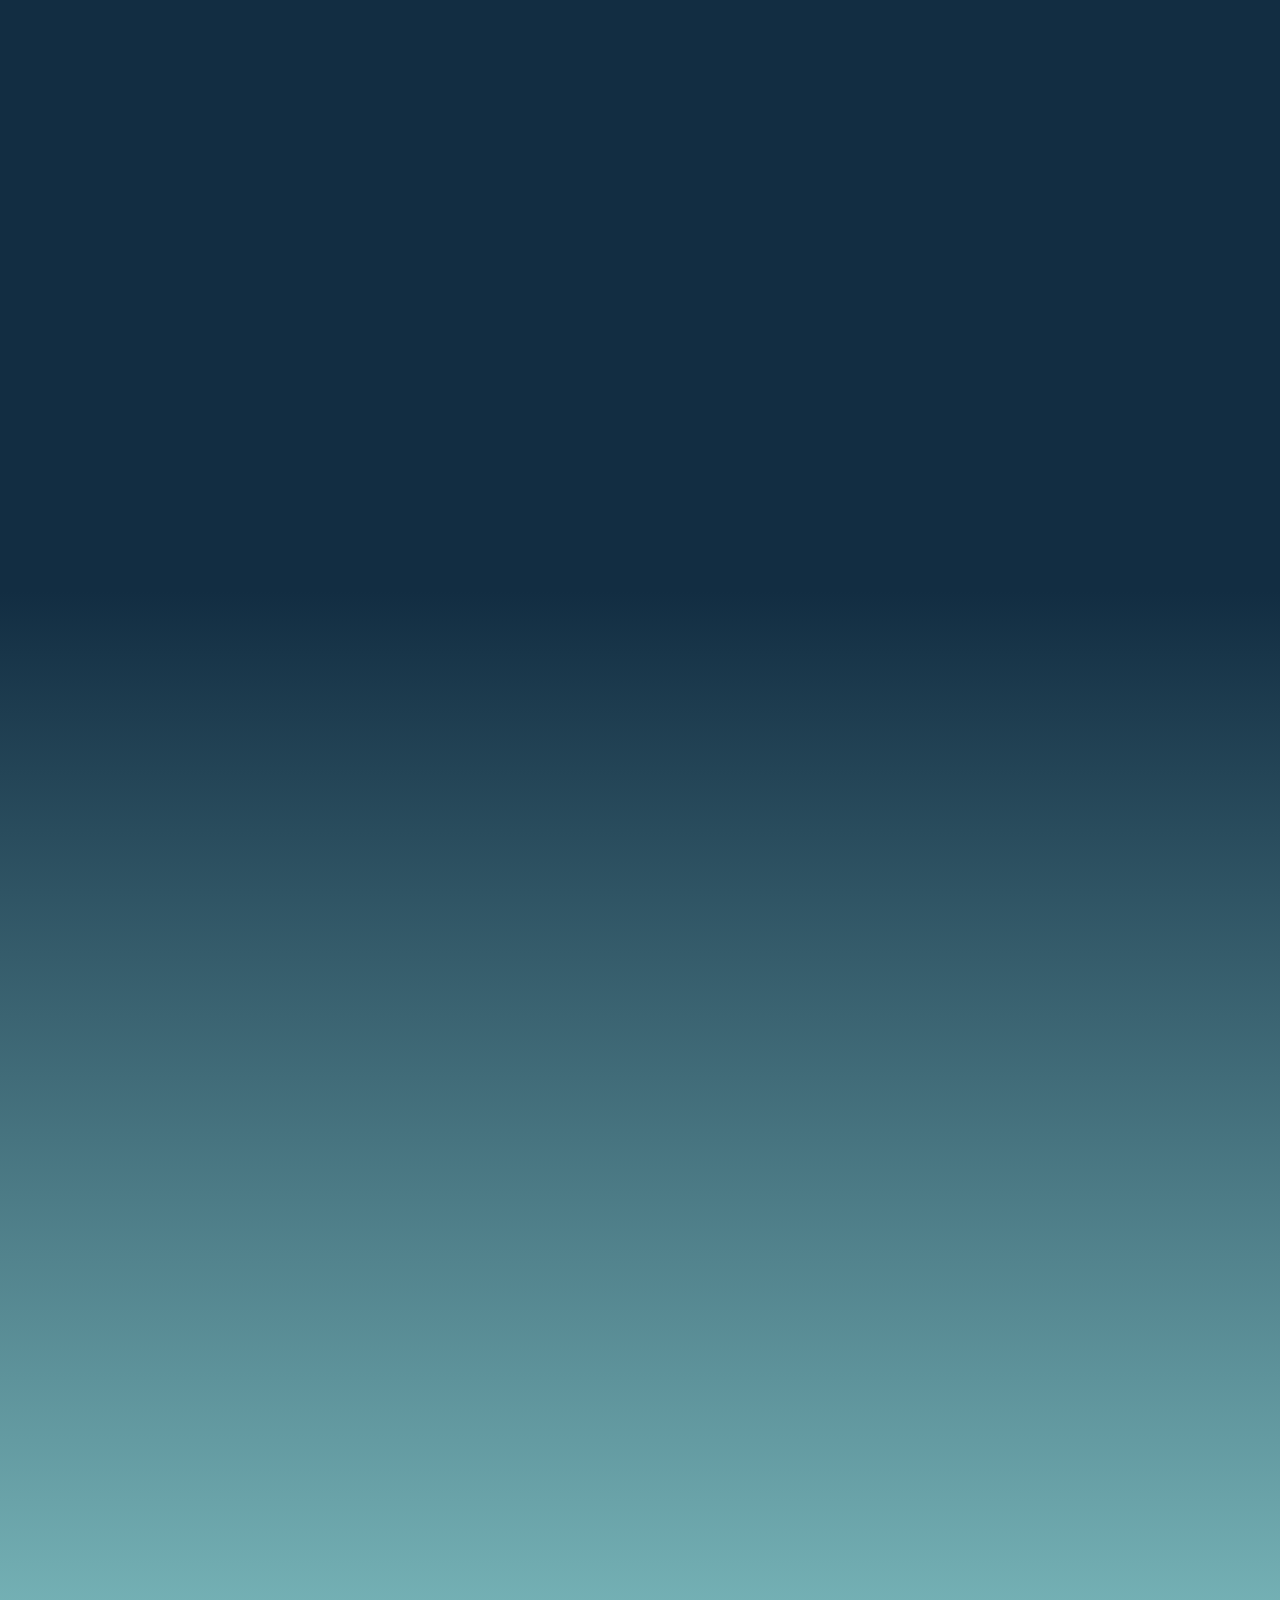
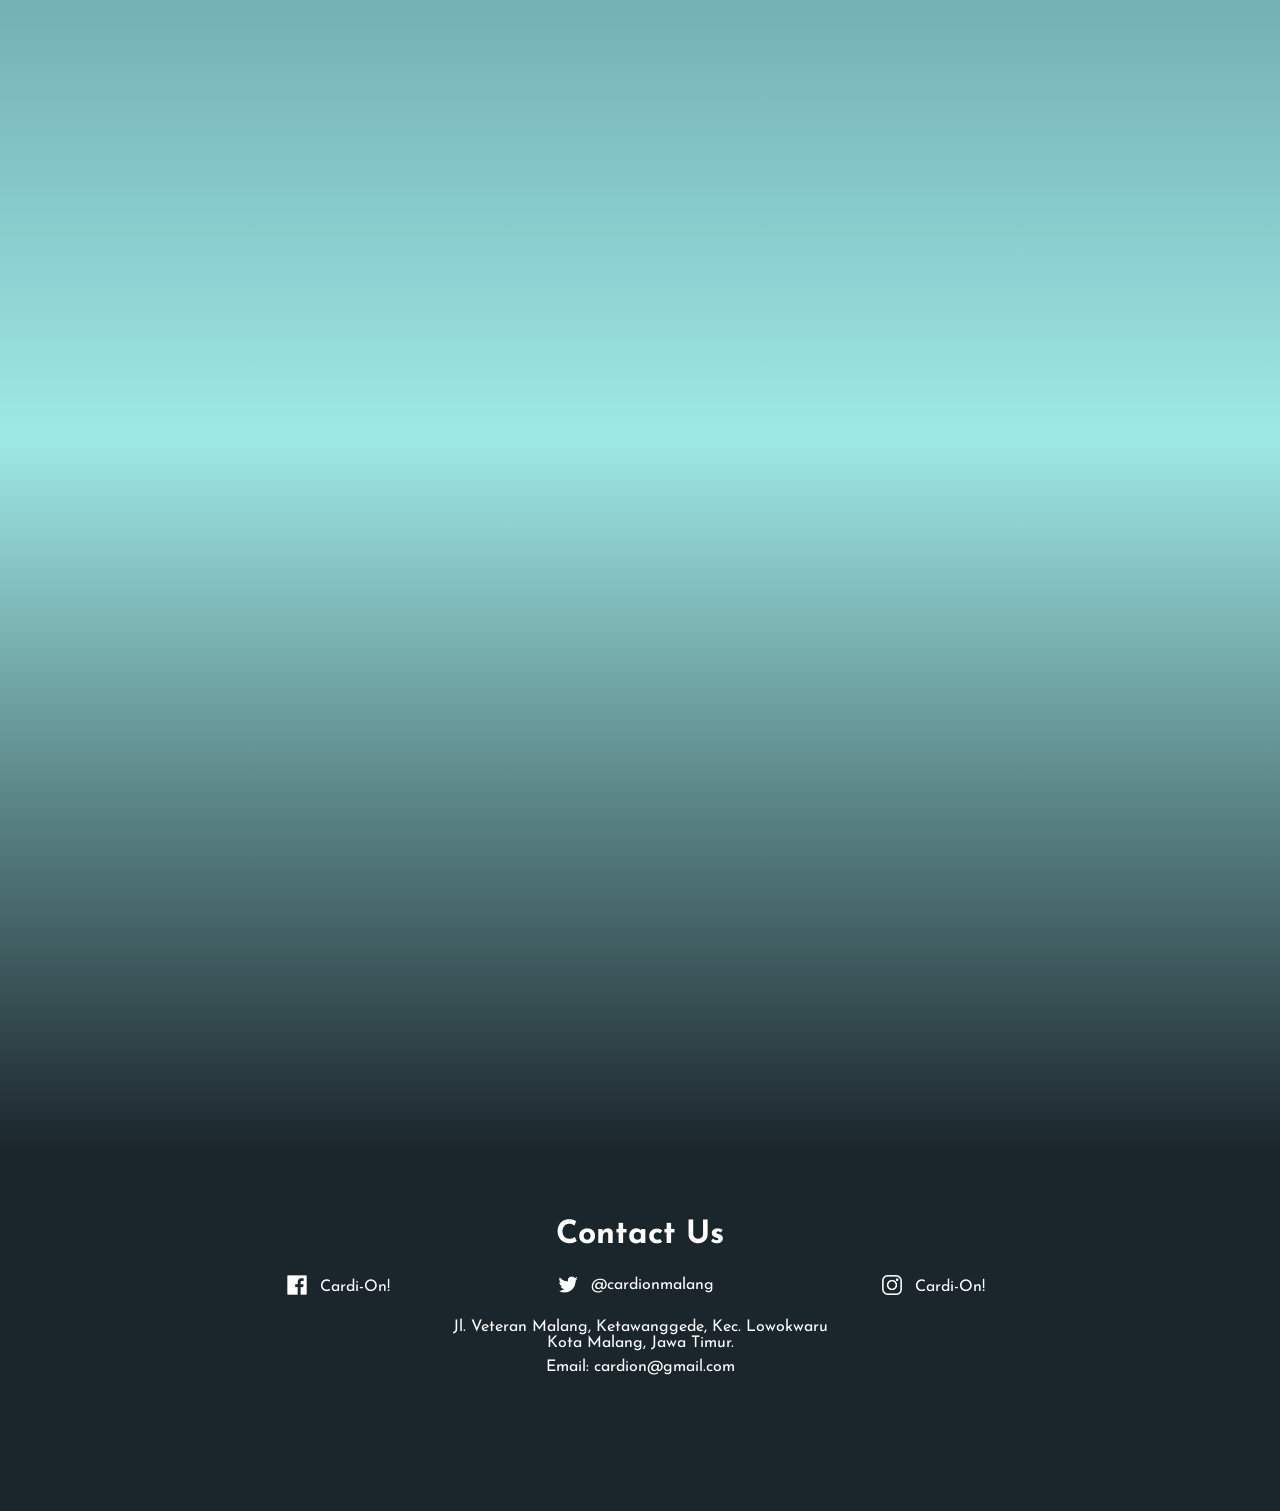
==== commit 82182288: "Update index.html" ====
--- a/index.html
+++ b/index.html
@@ -34,7 +34,7 @@
     <section id="welcome" class="welcome-bg">
         <a class="login" href="login.html">Login</a>
         <h1 class="fade-up">Cardi-On!</h1>
-        <p class="fade-up">Cardi-On! is an application that makes it easier for its users to place orders or rent sports facilities in their area of residence, such as gyms, soccer fields, tennis courts, etc. Additionally, users can also view the training schedule at the desired sports facility and hire a trainer or companion to help them to do said exercise.</p>
+        <p class="fade-up">Cardi-On is more than an web app. It's an all-in-one platform for trainee and instructor to unite over and share their passion for sports. Easily browse, book, and pay for sport center or instructor near you on one easy-to-use app.</p>
         <a class="getstarted fade-up" href="account.html">Get Started</a>
         <a class="learnmore fade-up" href="#">Learn More</a>
     </section>
--- a/style.css
+++ b/style.css
@@ -16,7 +16,7 @@
 
 
 /*Responsive: Mobile*/
-@media screen and (max-device-width: 720px) and (max-device-width: 1080px){
+@media screen and (max-device-width: 1279px){
     html{
         scroll-behavior: smooth;
         min-width: 720px;
@@ -25,7 +25,7 @@
         position: fixed;
         display: flex;
         flex-wrap: wrap;
-        width: 100vh;
+        width: 100%;
         top: 0;
         padding: 2em 0;
         vertical-align: middle;
@@ -34,7 +34,7 @@
     }
     #logo{
         position: relative;
-        right: 5%;
+        left: 5%;
         margin: auto;
         max-width: 80px;
         vertical-align: middle;
@@ -52,8 +52,8 @@
     .name{
         display: block;
         position: relative;
-        right: 35%;
-        width: 20vh;
+        right: 17%;
+        width: 30%;
         font-size: 2.25em;
         font-weight: bold;
         color: #ffffff !important;
@@ -70,7 +70,7 @@
     }
     .dropdown {
         position: relative;
-        right: 20%;
+        right: 10%;
     }
     .dropdown-content {
         display: none;
@@ -391,7 +391,7 @@
 
 
 /*Desktop View*/
-@media screen and (min-device-width:1280px) and (max-device-width: 1920px){
+@media screen and (min-device-width:1280px) and (max-device-width: 2560px){
     /*Navigation Bar*/
     #navbar{
         position: fixed;
@@ -719,8 +719,21 @@
 
 /*Animations*/
 .fade-up{
-    -webkit-animation: fade-up 2s both;
-}
+    /*-webkit-animation: fade-up 2s both;*/
+    opacity: 0;
+    transform: translateY(100px);
+    transition: all 1s ease-out;
+    transition-delay: 0.1s;   
+        
+}
+
+.animate{
+    /*opacity: 1;
+    transform: translateX(0);*/
+    transform: translateY(0);
+    opacity: 1;
+}
+
 
 @keyframes fade-up{
     0%{
@@ -733,13 +746,5 @@
     }
 }
 
-@keyframes focus{
-    0%{
-        transform: translateY(0);
-        opacity: 1;
-    }
-    100%{
-        transform: translateY(-10px);
-        opacity: 1;
-    }
-}
+
+
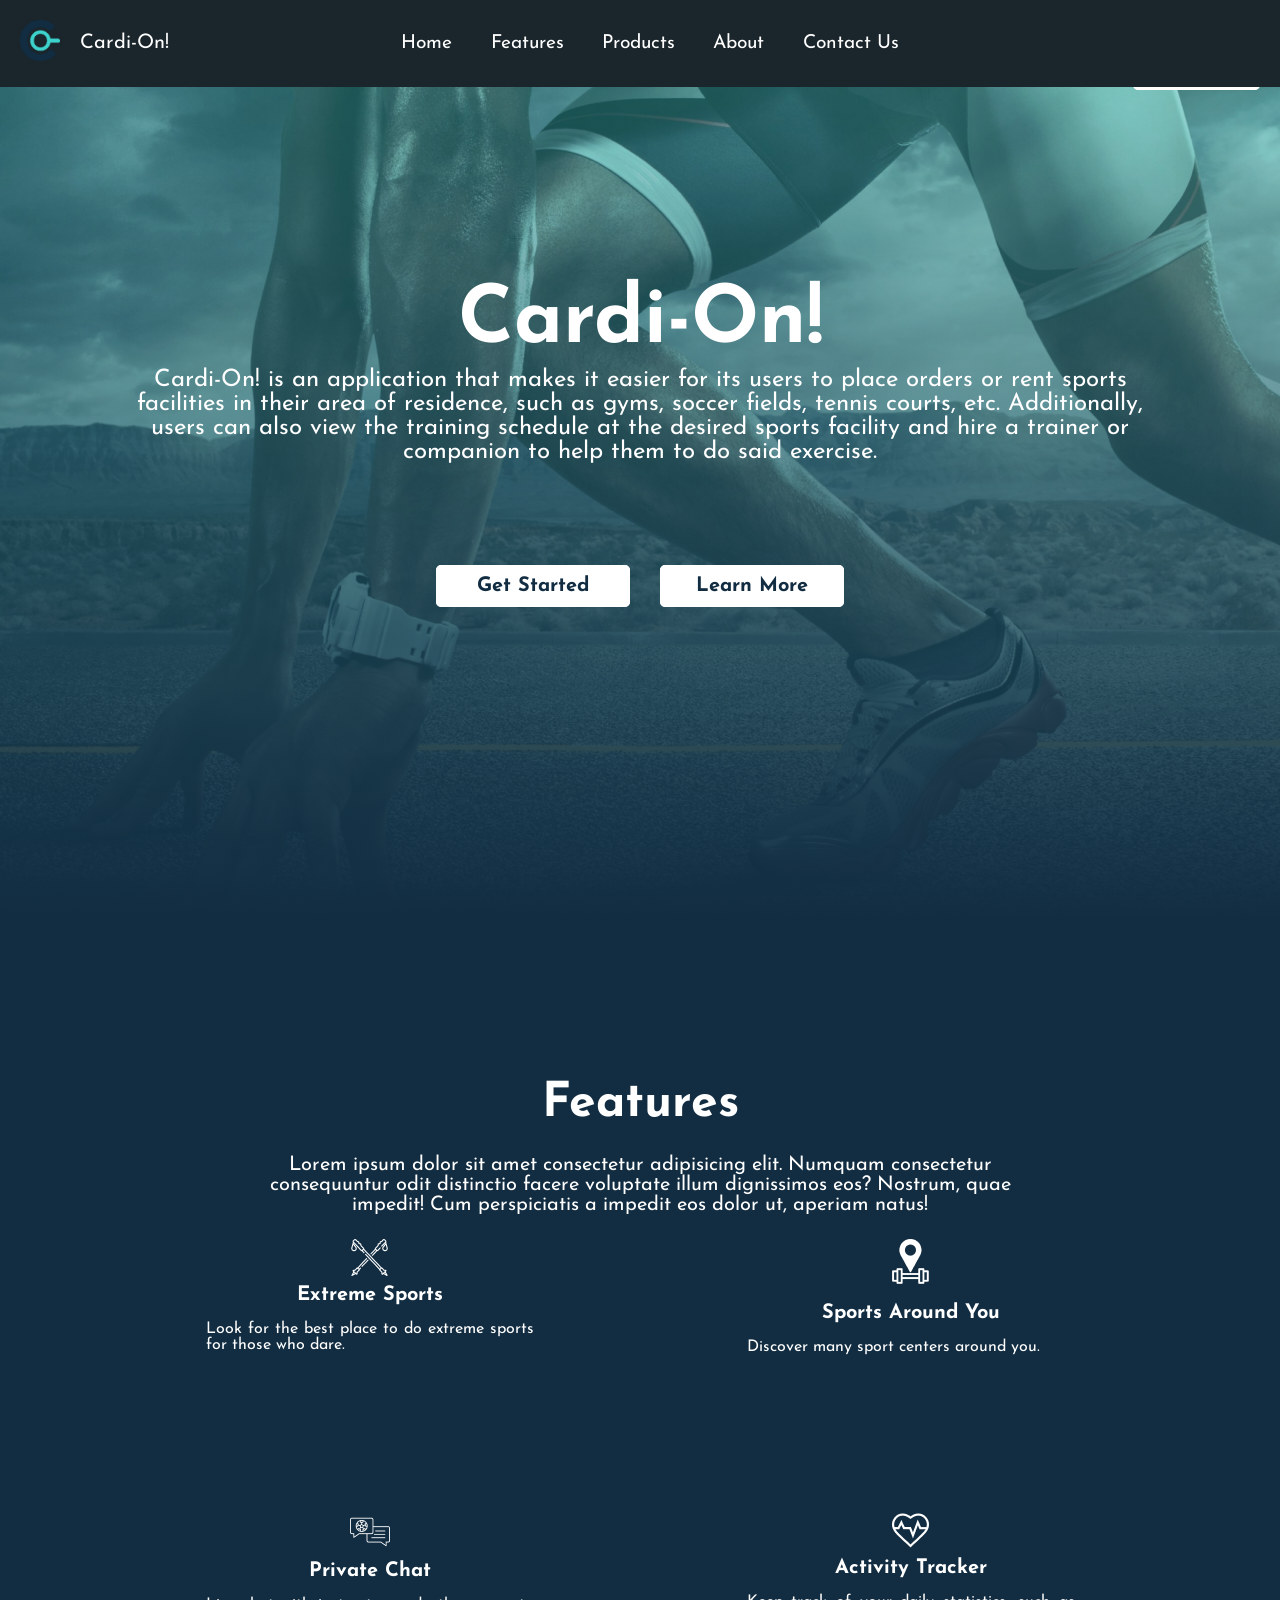
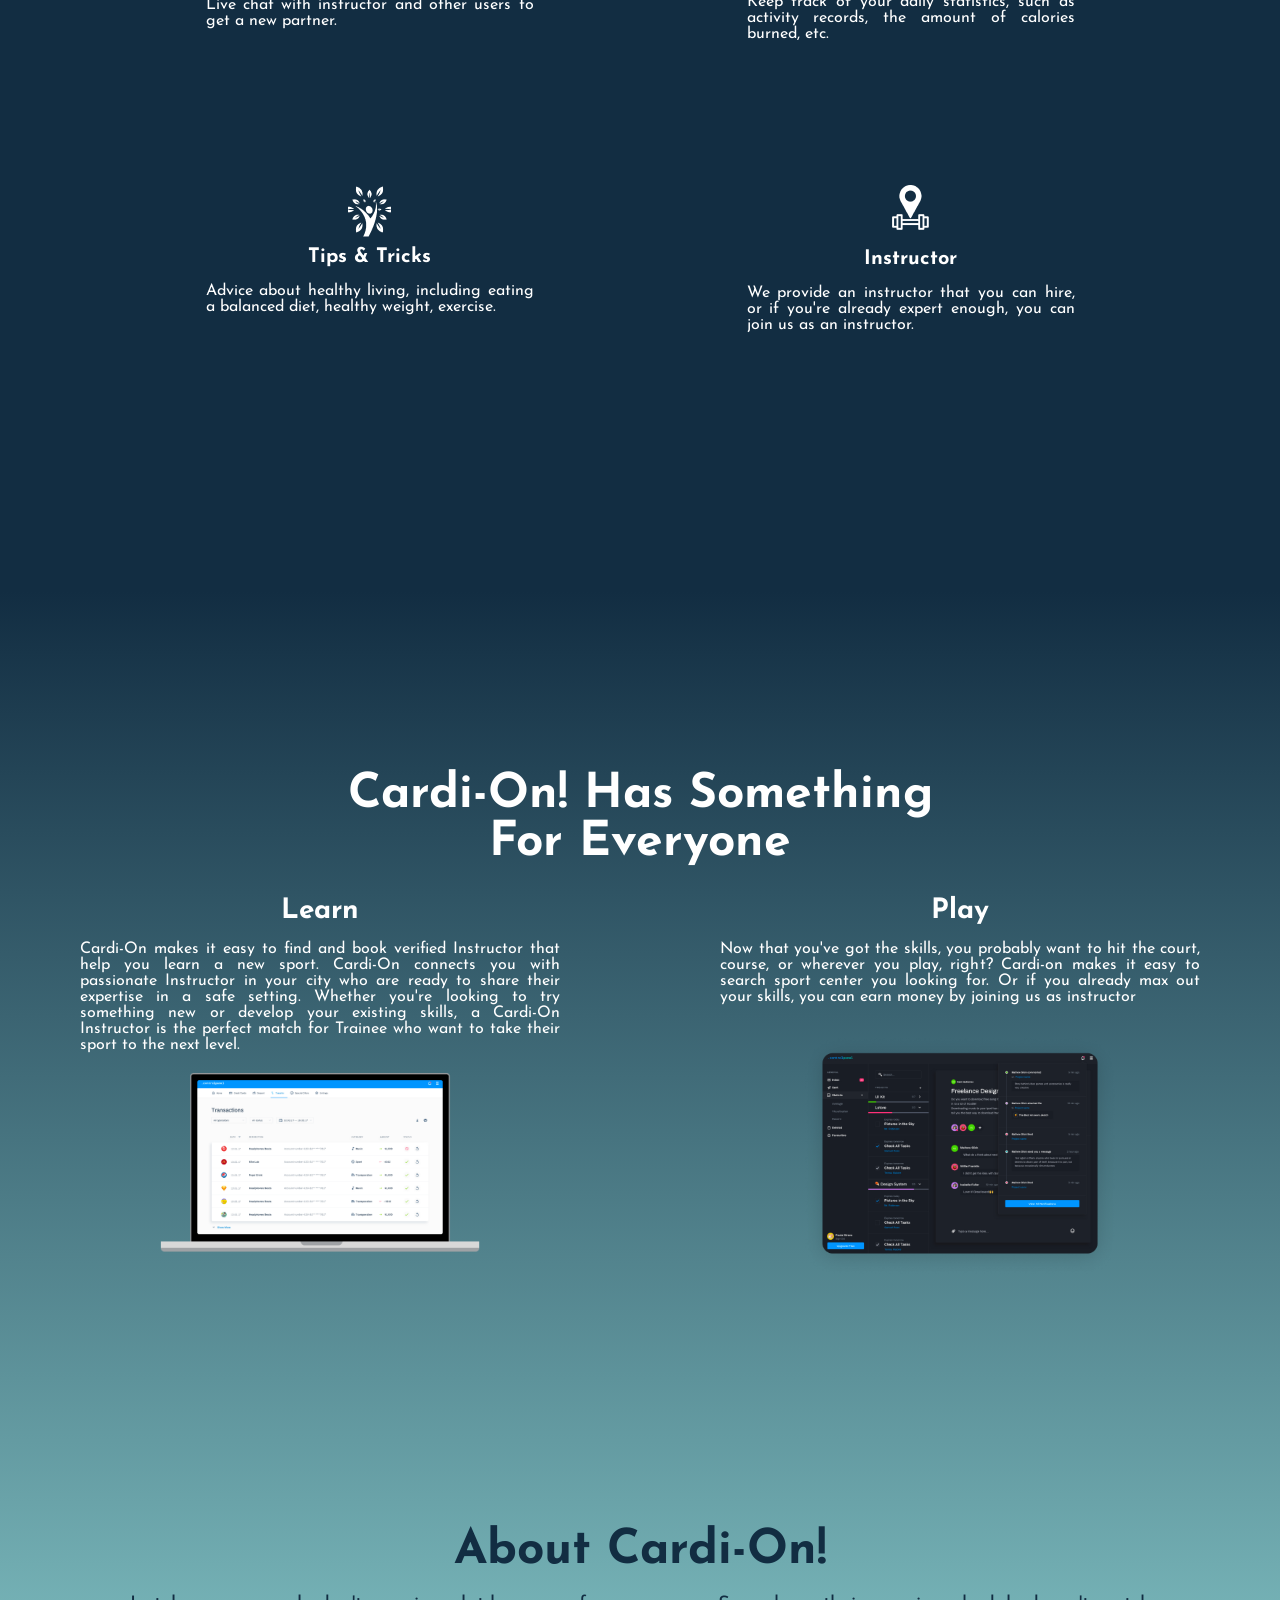
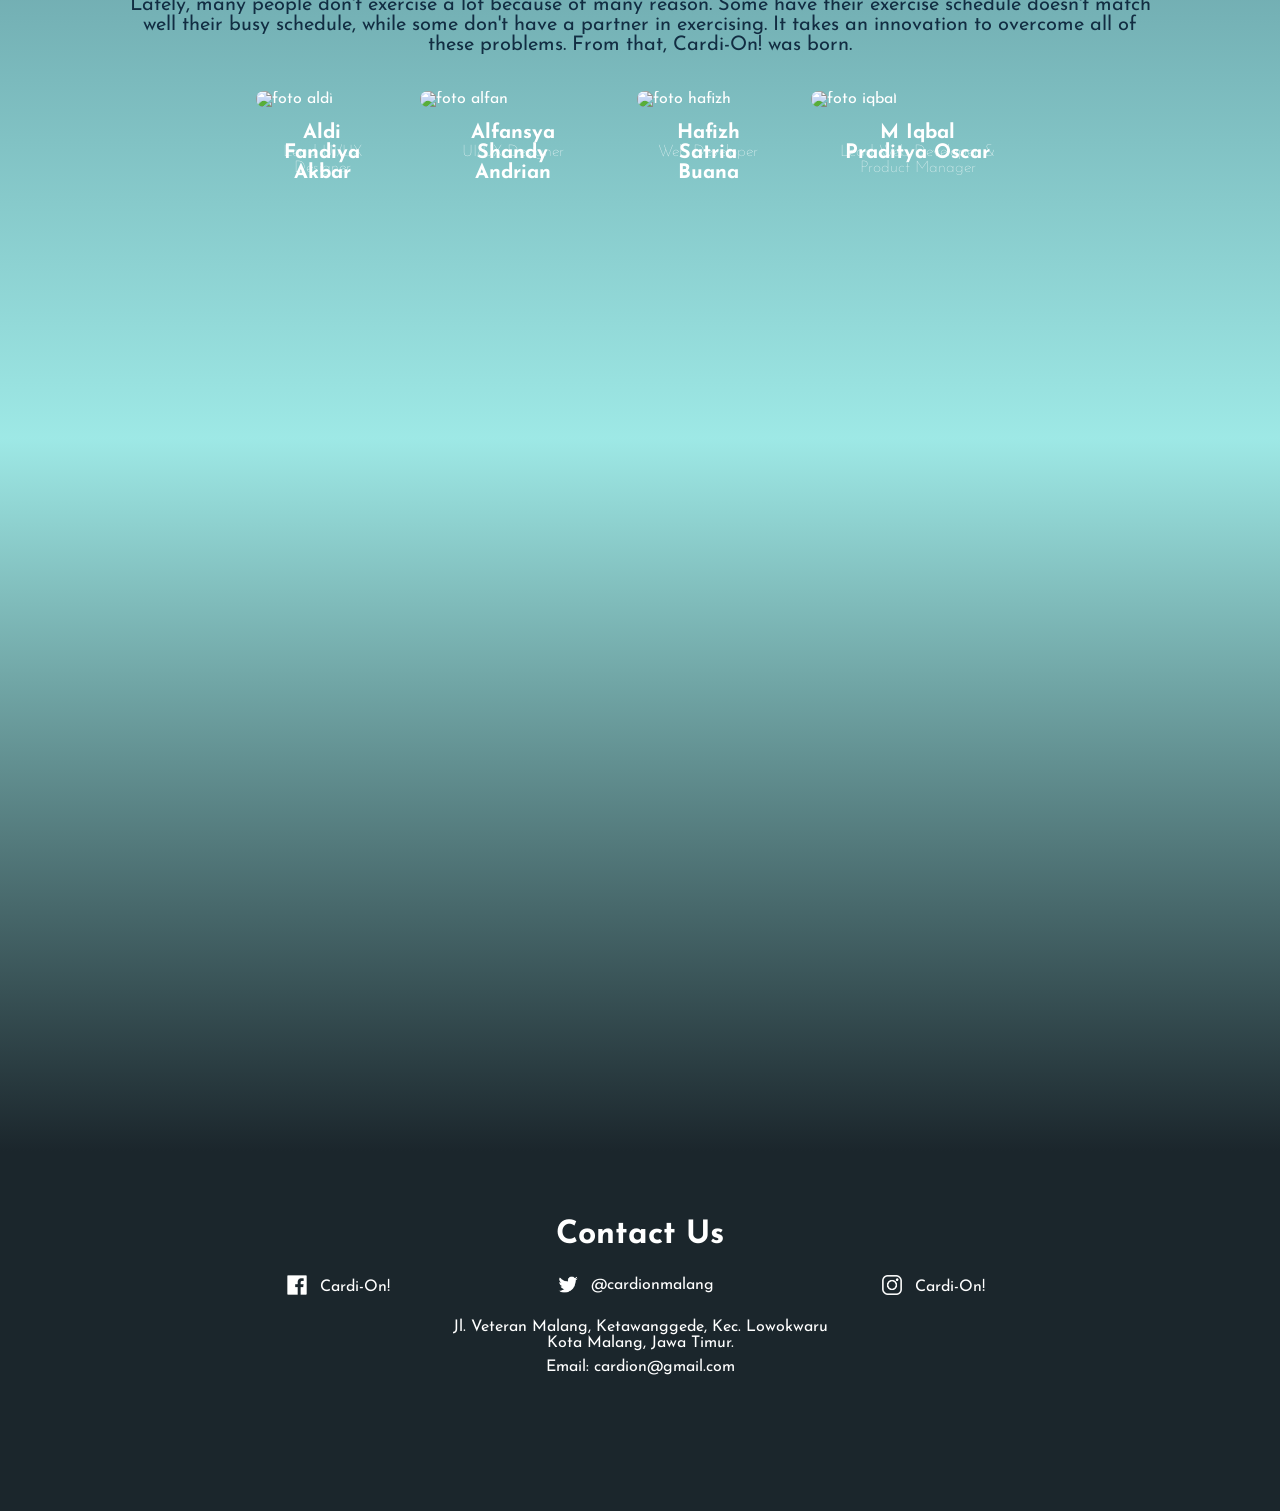
==== commit 0965b0bf: "Update index.html" ====
--- a/index.html
+++ b/index.html
@@ -34,7 +34,7 @@
     <section id="welcome" class="welcome-bg">
         <a class="login" href="login.html">Login</a>
         <h1 class="fade-up">Cardi-On!</h1>
-        <p class="fade-up">Cardi-On is more than an web app. It's an all-in-one platform for trainee and instructor to unite over and share their passion for sports. Easily browse, book, and pay for sport center or instructor near you on one easy-to-use app.</p>
+        <p class="fade-up">Cardi-On! is an application that makes it easier for its users to place orders or rent sports facilities in their area of residence, such as gyms, soccer fields, tennis courts, etc. Additionally, users can also view the training schedule at the desired sports facility and hire a trainer or companion to help them to do said exercise.</p>
         <a class="getstarted fade-up" href="account.html">Get Started</a>
         <a class="learnmore fade-up" href="#">Learn More</a>
     </section>
@@ -104,7 +104,7 @@
             <p class="fade-up">Lately, many people don't exercise a lot because of many reason. Some have their exercise schedule doesn't match well their busy schedule, while some don't have a partner in exercising. It takes an innovation to overcome all of these problems. From that, Cardi-On! was born.</p>
             <div class="flex creator-div fade-up">
                 <div id="aldi" class="creator">
-                    <img src="img/aldi.jpg" alt="foto aldi">
+                    <img src="img/aldi.JPG" alt="foto aldi">
                     <h3>Aldi Fandiya Akbar</h3>
                     <h4>Lead UI/UX Designer</h4>
                 </div> 
@@ -114,7 +114,7 @@
                     <h4>UI/UX Designer</h4>
                 </div> 
                 <div id="hafizh" class="creator">
-                    <img src="img/hafizh.jpg" alt="foto hafizh">
+                    <img src="img/hafizh.JPG" alt="foto hafizh">
                     <h3>Hafizh Satria Buana</h3>
                     <h4>Web Developer</h4>
                 </div>
--- a/style.css
+++ b/style.css
@@ -719,21 +719,8 @@
 
 /*Animations*/
 .fade-up{
-    /*-webkit-animation: fade-up 2s both;*/
-    opacity: 0;
-    transform: translateY(100px);
-    transition: all 1s ease-out;
-    transition-delay: 0.1s;   
-        
-}
-
-.animate{
-    /*opacity: 1;
-    transform: translateX(0);*/
-    transform: translateY(0);
-    opacity: 1;
-}
-
+    -webkit-animation: fade-up 2s both;
+}
 
 @keyframes fade-up{
     0%{
@@ -746,5 +733,13 @@
     }
 }
 
-
-
+@keyframes focus{
+    0%{
+        transform: translateY(0);
+        opacity: 1;
+    }
+    100%{
+        transform: translateY(-10px);
+        opacity: 1;
+    }
+}
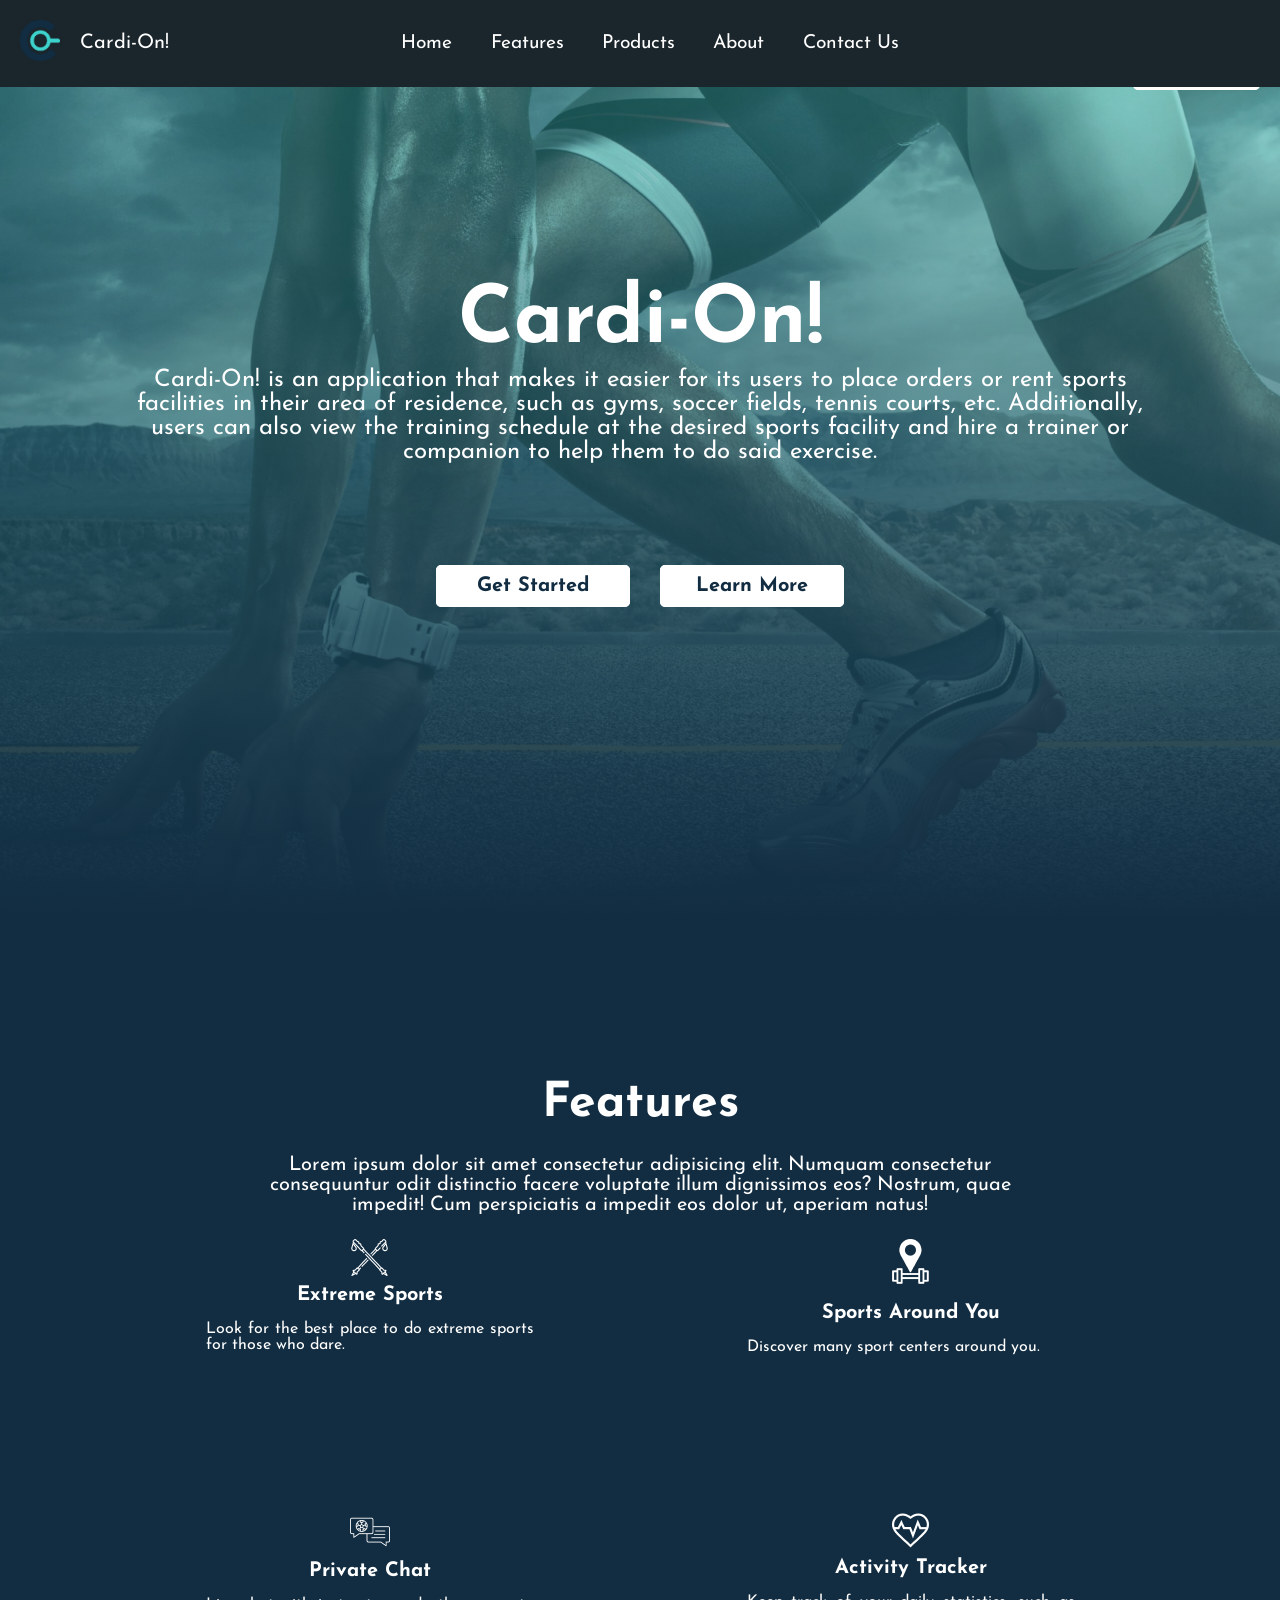
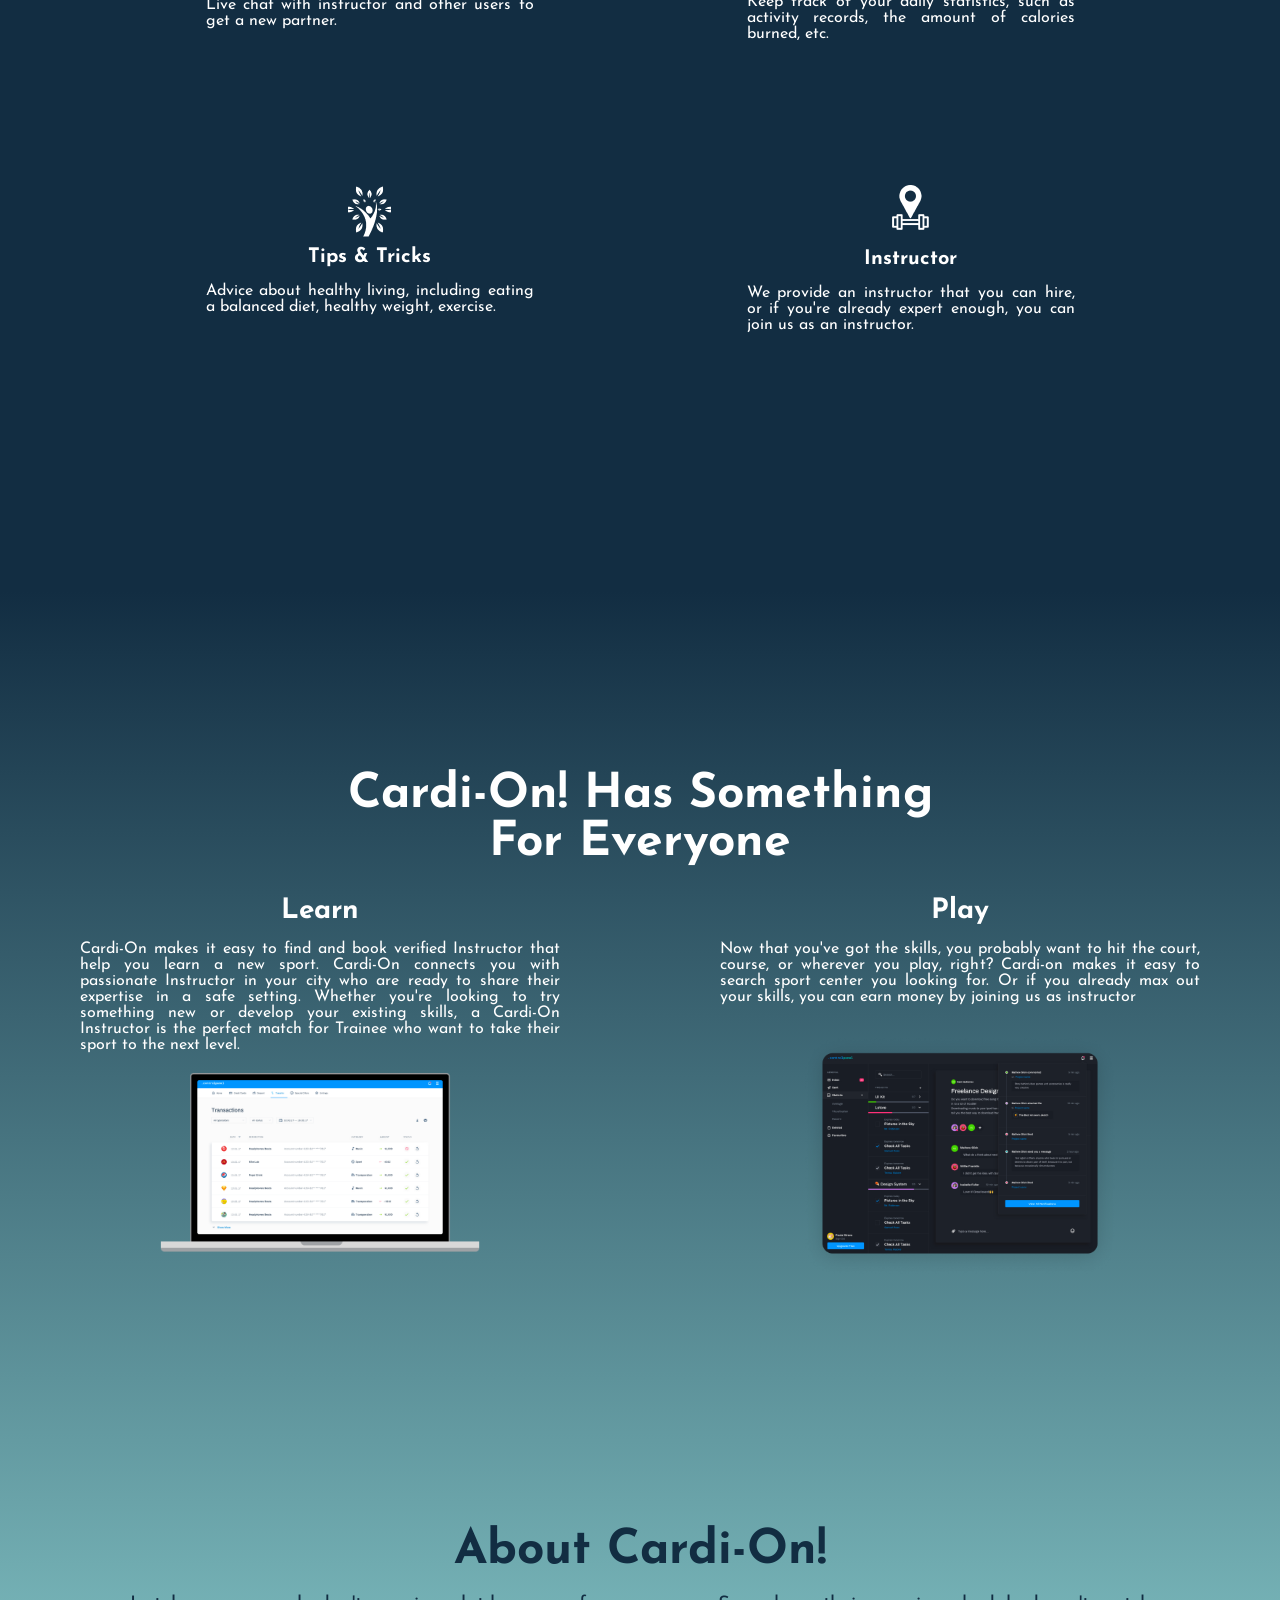
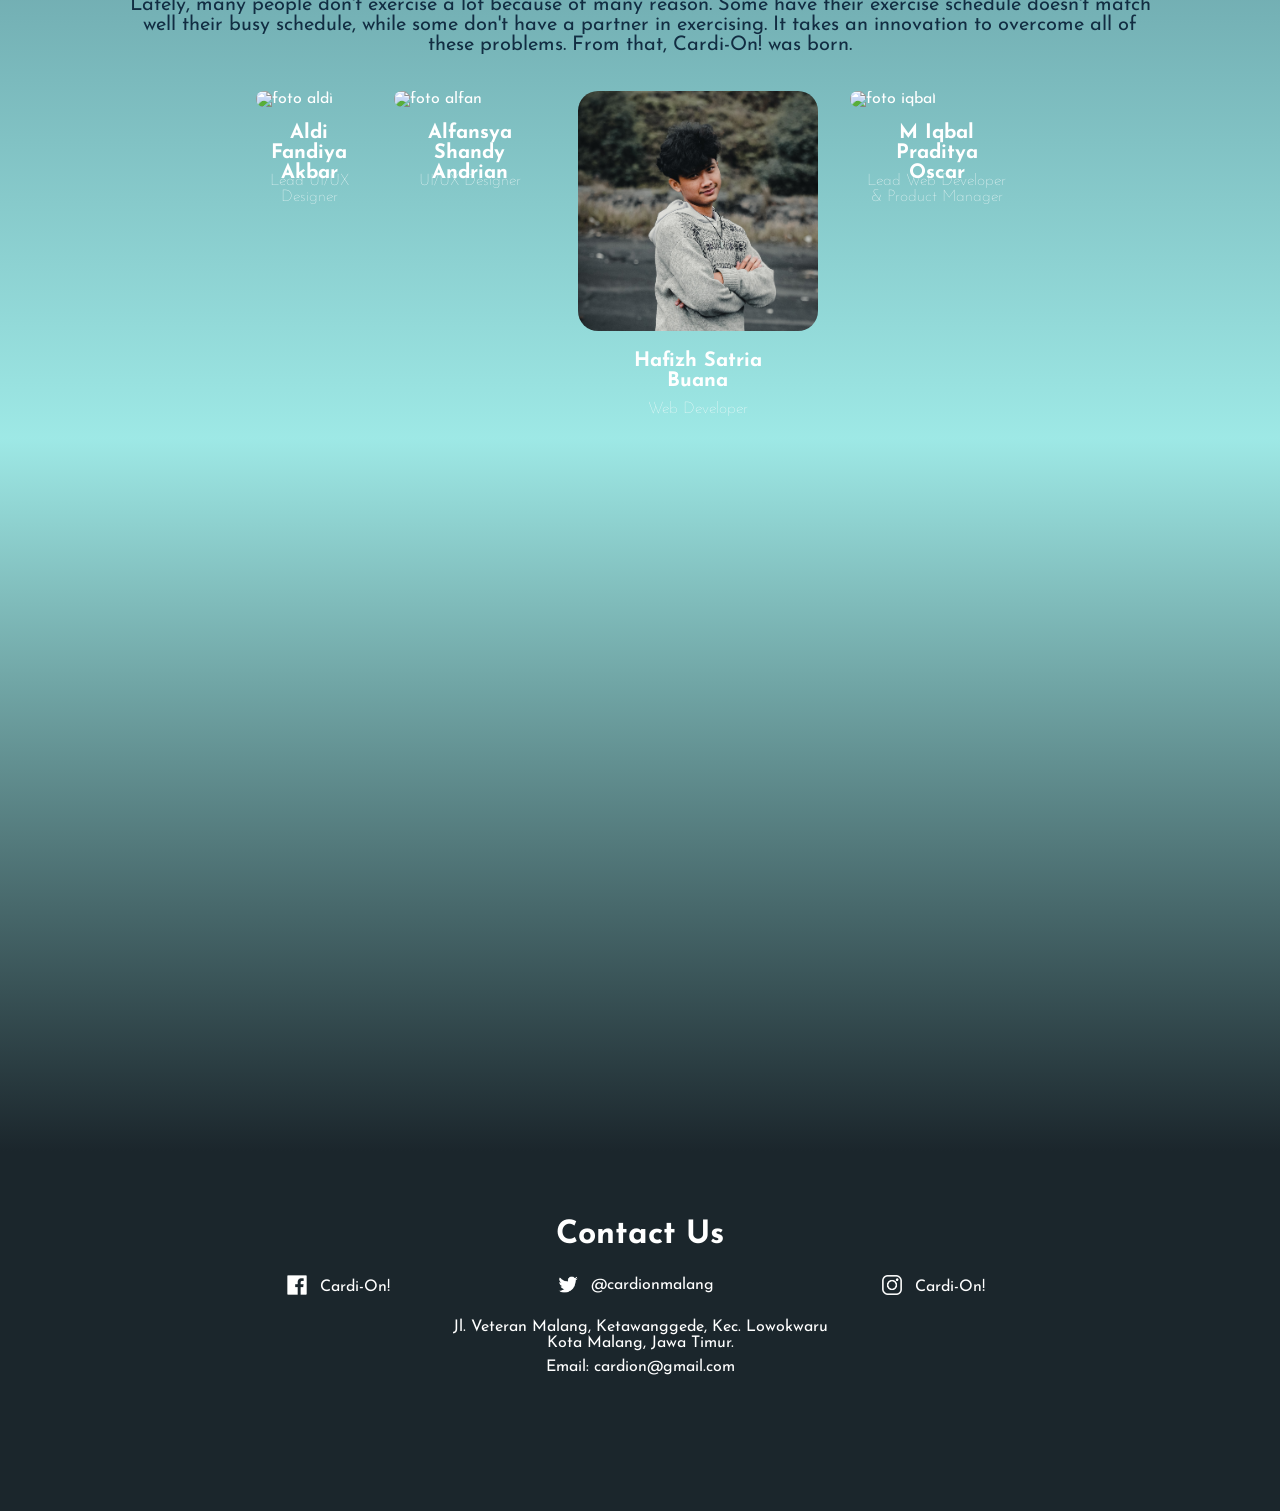
==== commit 1089e8e6: "Update index.html" ====
--- a/index.html
+++ b/index.html
@@ -60,6 +60,7 @@
                 <p class="feature-caption">Advice about healthy living, including eating a balanced diet, healthy weight, exercise.</p>
             </div>
         </section>
+        
         <section class="feature-tile fade-up">
             <div class="mapouter"><div class="gmap_canvas"><iframe class="gmap_iframe" width="100%" frameborder="0" scrolling="no" marginheight="0" marginwidth="0" src="https://maps.google.com/maps?width=480&amp;height=540&amp;hl=en&amp;q=gym in malang&amp;t=&amp;z=16&amp;ie=UTF8&amp;iwloc=B&amp;output=embed"></iframe><a href="https://formatjson.org/">format json</a></div>
             </div>
@@ -104,7 +105,7 @@
             <p class="fade-up">Lately, many people don't exercise a lot because of many reason. Some have their exercise schedule doesn't match well their busy schedule, while some don't have a partner in exercising. It takes an innovation to overcome all of these problems. From that, Cardi-On! was born.</p>
             <div class="flex creator-div fade-up">
                 <div id="aldi" class="creator">
-                    <img src="img/aldi.JPG" alt="foto aldi">
+                    <img src="img/aldi.jpg" alt="foto aldi">
                     <h3>Aldi Fandiya Akbar</h3>
                     <h4>Lead UI/UX Designer</h4>
                 </div> 
@@ -114,7 +115,7 @@
                     <h4>UI/UX Designer</h4>
                 </div> 
                 <div id="hafizh" class="creator">
-                    <img src="img/hafizh.JPG" alt="foto hafizh">
+                    <img src="img/hafizh.jpg" alt="foto hafizh">
                     <h3>Hafizh Satria Buana</h3>
                     <h4>Web Developer</h4>
                 </div>
@@ -147,5 +148,6 @@
         <p class="address">Jl. Veteran Malang, Ketawanggede, Kec. Lowokwaru Kota Malang, Jawa Timur.</p>
         <p>Email: cardion@gmail.com</p>
     </footer>
+    <script src="main.js"></script>
   </body>
 </html>
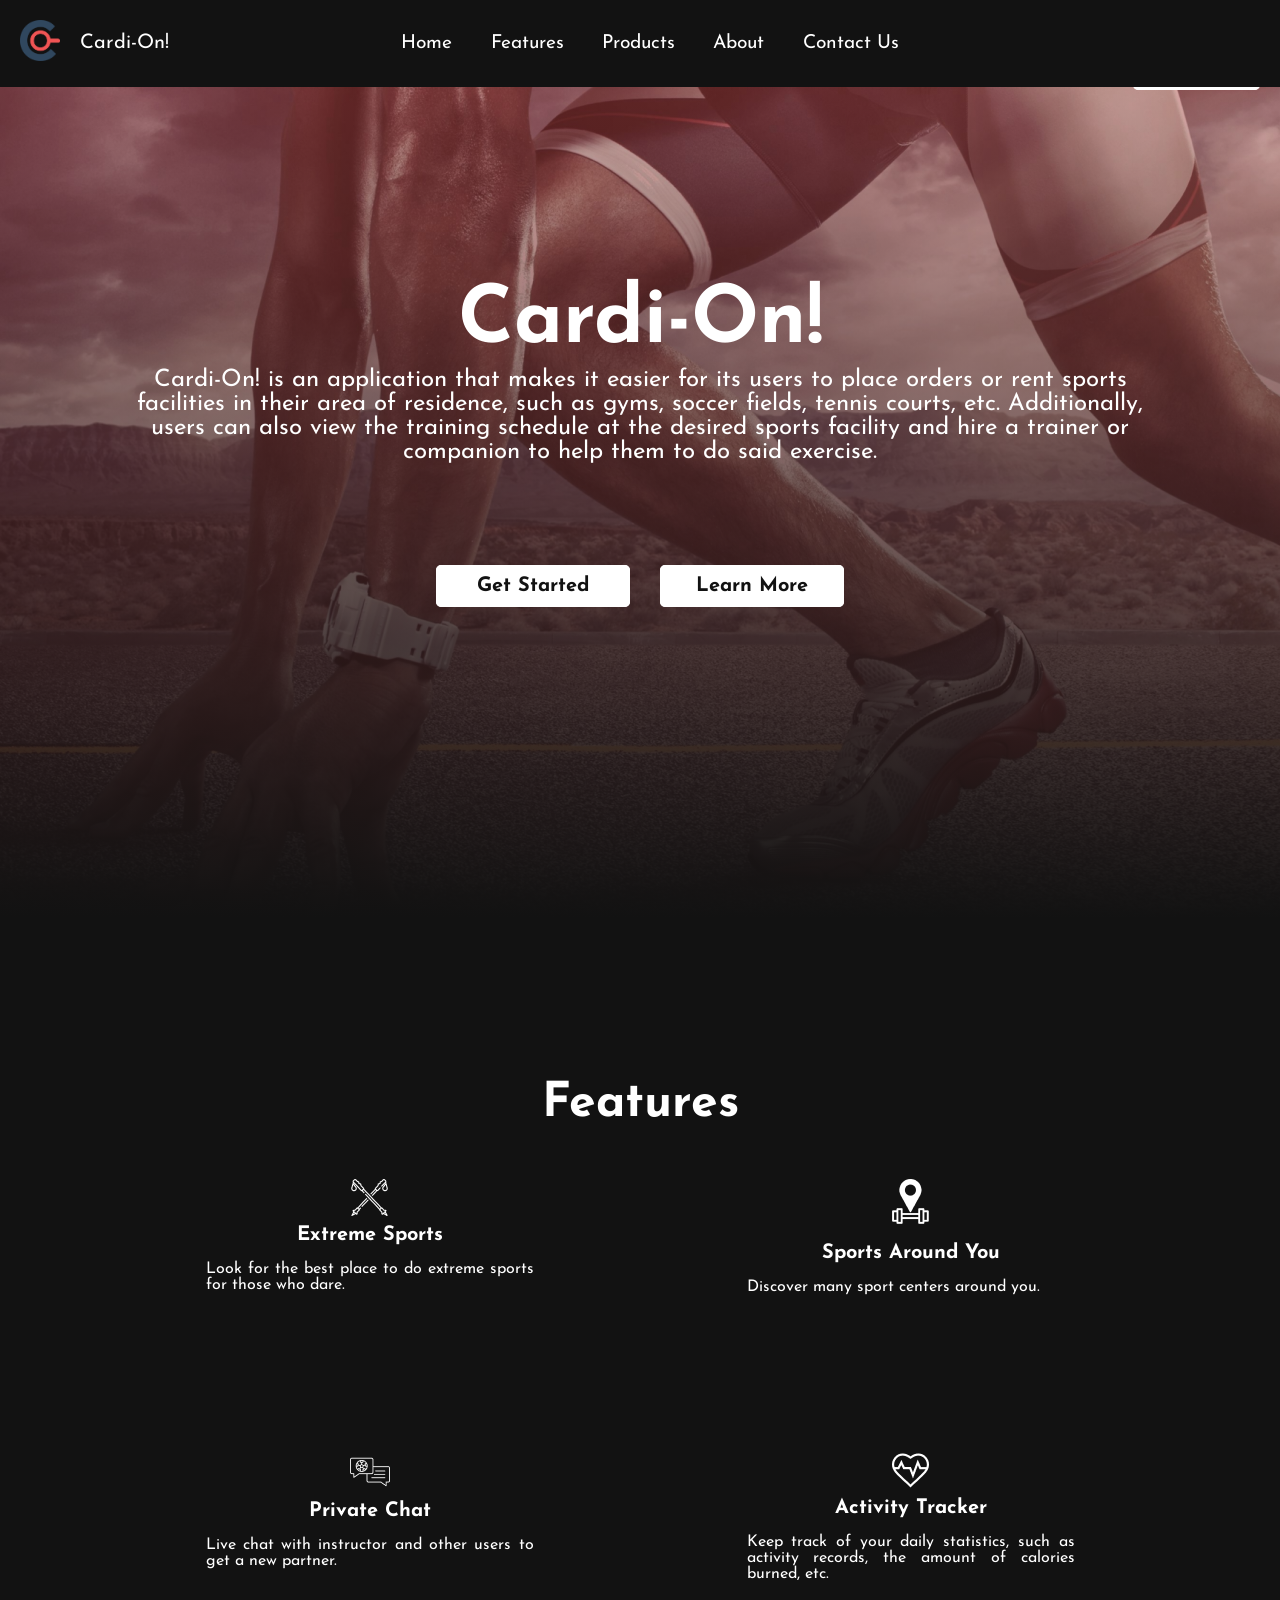
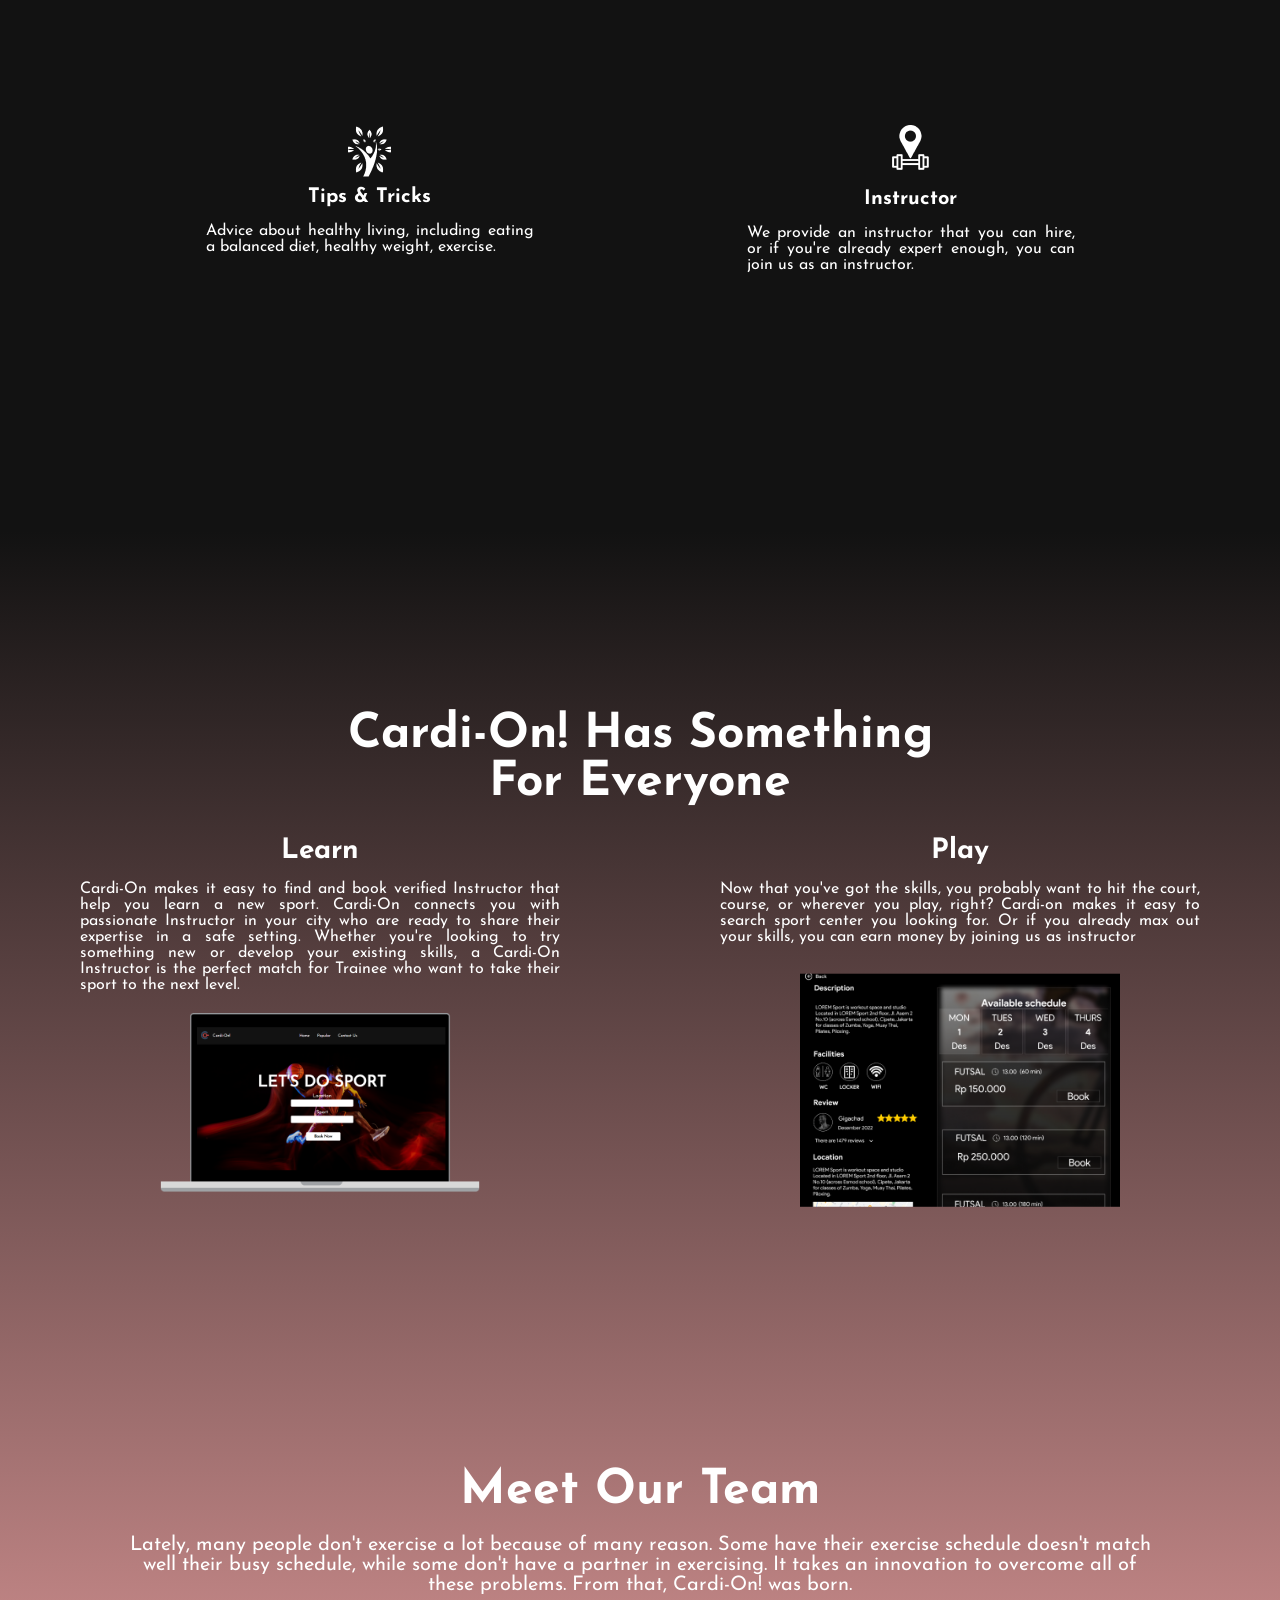
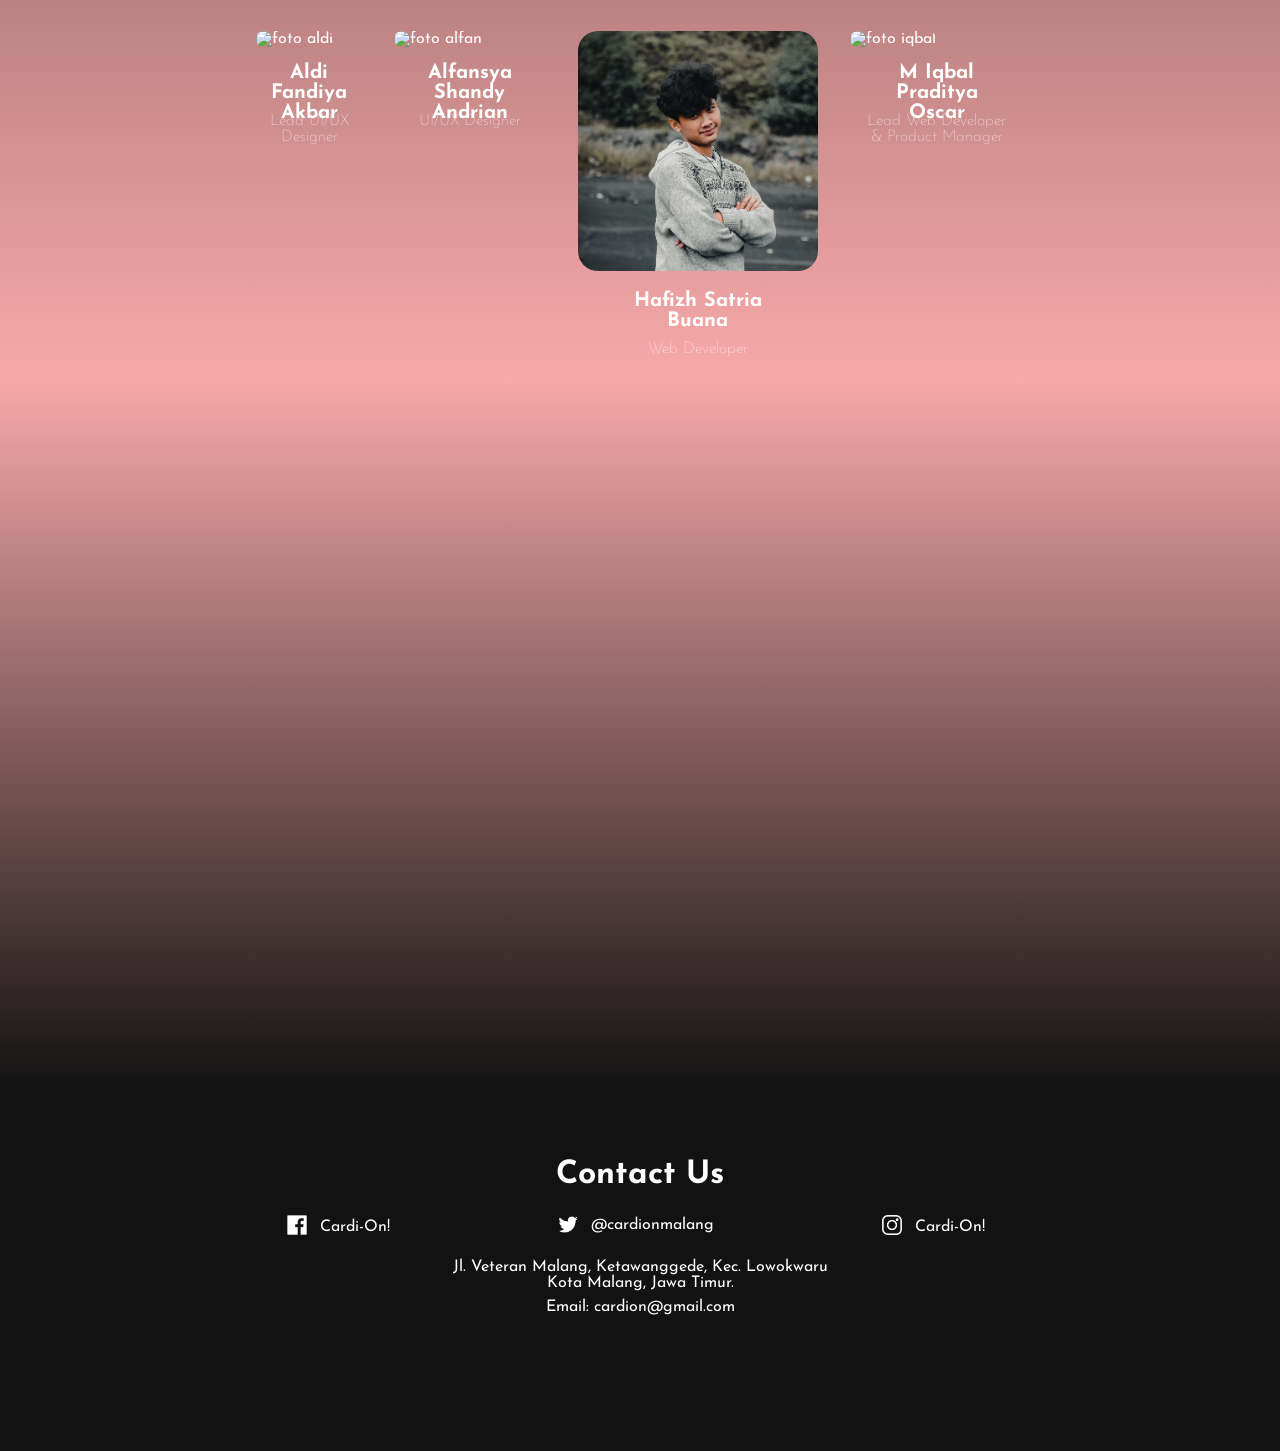
==== commit f0a234a0: "Update index.html" ====
--- a/index.html
+++ b/index.html
@@ -1,18 +1,18 @@
 <!DOCTYPE html>
 <html lang="en">
   <head>
-    <title>Welcome</title>
+    <title>Welcome to Cardi-On!</title>
     <link rel="stylesheet" href="style.css">
     <meta name="viewport" content="width=device-width">
     <link rel="preconnect" href="https://fonts.googleapis.com">
     <link rel="preconnect" href="https://fonts.gstatic.com" crossorigin><link href="https://fonts.googleapis.com/css2?family=Josefin+Sans&display=swap" rel="stylesheet">
-    <link rel="icon" href="img/cardion.png" type="image/png">
+    <link rel="icon" href="img/cardion-red.png" type="image/png">
     <meta charset="utf-8">
   </head>
 
   <body>
     <nav id="navbar">
-        <img src="img/cardion.png" id="logo">
+        <img src="img/cardion-red.png" id="logo">
         <a class="nav-button name">Cardi-On!</a>
         <div class="dropdown">
             <button class="dropbtn">☰</button>
@@ -41,7 +41,7 @@
 
     <section id="features">
         <h2 class="fade-up">Features</h2>
-        <p class="feature-desc fade-up">Lorem ipsum dolor sit amet consectetur adipisicing elit. Numquam consectetur consequuntur odit distinctio facere voluptate illum dignissimos eos? Nostrum, quae impedit! Cum perspiciatis a impedit eos dolor ut, aperiam natus!</p>
+        <p class="feature-desc fade-up"></p>
         <section class="flex">
         <section class="feature-tile fade-up">
             <div class="feature">
@@ -101,7 +101,7 @@
         </div>
 
         <section id="about">
-            <h1 class="fade-up">About Cardi-On!</h1>
+            <h1 class="fade-up">Meet Our Team</h1>
             <p class="fade-up">Lately, many people don't exercise a lot because of many reason. Some have their exercise schedule doesn't match well their busy schedule, while some don't have a partner in exercising. It takes an innovation to overcome all of these problems. From that, Cardi-On! was born.</p>
             <div class="flex creator-div fade-up">
                 <div id="aldi" class="creator">
--- a/style.css
+++ b/style.css
@@ -29,7 +29,7 @@
         top: 0;
         padding: 2em 0;
         vertical-align: middle;
-        background-color: #1B262C;
+        background-color: #121212;
         z-index: 1;
     }
     #logo{
@@ -47,7 +47,7 @@
         text-decoration: none;
     }
     .nav-button:hover{
-        color: #3DD2CC;
+        color: #F05454;
     }
     .name{
         display: block;
@@ -96,7 +96,7 @@
         display: block;
     }
     .dropdown:hover .dropbtn {
-        background-color: #3DD2CC;
+        background-color: #F05454;
     }
     
     /*Welcome Section*/
@@ -109,13 +109,13 @@
         text-decoration: none;
         border-radius: 5px;
         font-size: 2em;
-        color: rgba(18,45,66, 1);
+        color: #121212;
         font-weight: bold;
     }
     .login:focus,.login:hover,.learnmore:focus,.learnmore:hover,.getstarted:focus,.getstarted:hover{
-        border-color: #3DD2CC;
-        color: #3DD2CC;
-        background-color: rgba(18,45,66, 0.5);
+        border-color: #F05454;
+        color: #F05454;
+        background-color: rgba(18,18,18, 0.5);
     }
     .login{
         position: absolute;
@@ -136,8 +136,8 @@
     .welcome-bg{
         position: relative;
         top: -2.9em;
-        background-image: linear-gradient(180deg, rgba(61, 210, 204, 0.4) 0%,
-        rgba(18,45,66, 1) 100%), url(./img/welcome-home.png);
+        background-image: linear-gradient(180deg, rgba(240, 84, 84, 0.4) 0%,
+        rgba(18,18,18, 1) 100%), url(./img/welcome-home.png);
         background-size: cover;
         object-position: 25% 25%;
         
@@ -172,7 +172,7 @@
     /*Features Section*/
     #features {
         text-align: center;
-        background-color: rgba(18,45,66, 1);
+        background-color: rgba(18,18,18, 1);
         color: #ffffff;
         margin-top: -10.5vh;
         padding-bottom: 10vh;
@@ -240,8 +240,8 @@
         z-index: -1;
     }
     .display-bg{
-        background-image: linear-gradient(0deg, rgba(27, 38, 44, 1) 0%,
-        rgba(61, 210, 204, 0.5) 33%, rgba(18,45,66, 1) 100%), url(./img/welcome-display.png);
+        background-image: linear-gradient(0deg, rgba(18, 18, 18, 1) 0%,
+        rgba(240, 84, 84, 0.5) 33%, rgba(18,18,18, 1) 100%), url(./img/welcome-display.png);
         background-size: cover;
     }
     #display h1,p{
@@ -291,7 +291,7 @@
     }
     #about h1{
         padding-top: 30vh;
-        color:#1B262C;
+        color:#ffffff;
         font-size: 5em;
         width: 100%;
     }
@@ -300,7 +300,7 @@
         margin: 1em auto;
         text-align: justify;
         font-size: 2.25em;
-        color:#1B262C;
+        color:#ffffff;
     }
     .creator-div{
         margin: auto;
@@ -344,7 +344,7 @@
     /*Footer*/
     footer{
         text-align: center;
-        background-color: #1B262C;
+        background-color: #121212;
         color:#ffffff;
         height: 140vh;
         padding-top: 60vh;
@@ -400,7 +400,7 @@
         top: 0;
         padding: 1.25em;
         vertical-align: middle;
-        background-color: #1B262C;
+        background-color: #121212;
         z-index: 1;
     }
     #logo{
@@ -420,7 +420,7 @@
         color: #ffffff;
     }
     .nav-button:hover{
-        color: #3DD2CC;
+        color: #F05454;
     }
     .name{
         width: 150vh;
@@ -445,13 +445,13 @@
         text-decoration: none;
         border-radius: 5px;
         font-size: 1.25em;
-        color: rgba(18,45,66, 1);
+        color: #121212;
         font-weight: bold;
     }
     .login:focus,.login:hover,.learnmore:focus,.learnmore:hover,.getstarted:focus,.getstarted:hover{
-        border-color: #3DD2CC;
-        color: #3DD2CC;
-        background-color: rgba(18,45,66, 0.5);
+        border-color: #F05454;
+        color: #F05454;
+        background-color: rgba(18,18,18, 0.5);
     }
     .login{
         position: inherit;
@@ -471,8 +471,8 @@
     .welcome-bg{
         position: relative;
         top: -2.9em;
-        background-image: linear-gradient(180deg, rgba(61, 210, 204, 0.4) 0%,
-        rgba(18,45,66, 1) 100%), url(./img/welcome-home.png);
+        background-image: linear-gradient(180deg, rgba(240, 84, 84, 0.4) 0%,
+        rgba(18,18,18, 1) 100%), url(./img/welcome-home.png);
         background-size: cover;
     }
     #welcome h1,p{
@@ -504,7 +504,7 @@
     /*Features Section*/
     #features {
         text-align: center;
-        background-color: rgba(18,45,66, 1);
+        background-color: rgba(18,18,18, 1);
         color: #ffffff;
         margin-top: -10.5vh;
         height: max-content;
@@ -559,8 +559,8 @@
         z-index: -1;
     }
     .display-bg{
-        background-image: linear-gradient(0deg, rgba(27, 38, 44, 1) 0%,
-        rgba(61, 210, 204, 0.5) 33%, rgba(18,45,66, 1) 100%), url(./img/welcome-display.png);
+        background-image: linear-gradient(0deg, rgba(18, 18, 18, 1) 0%,
+        rgba(240, 84, 84, 0.5) 33%, rgba(18,18,18, 1) 100%), url(./img/welcome-display.png);
         background-size: cover;
     }
     #display h1,p{
@@ -605,14 +605,14 @@
     }
     #about h1{
         padding-top: 20vh;
-        color:rgb(18,45,66);
+        color:#ffffff;
     }
     #about p{
         width: 80%;
         margin: 1em auto;
         text-align: center;
         font-size: 1.25em;
-        color:rgb(18,45,66);
+        color:#ffffff;
     }
     .creator-div{
         margin: auto 15em;
@@ -654,7 +654,7 @@
     /*Footer*/
     footer{
         text-align: center;
-        background-color: #1B262C;
+        background-color: #121212;
         color:#ffffff;
         height: 40vh;
         padding-top: 7.5vh;
@@ -685,7 +685,7 @@
         text-decoration: none;
     }
     .profile-link:hover,.profile-link:focus{
-        color: #3DD2CC;
+        color: #F05454;
     }
     .address{
         margin:  0 auto 0.5em;
@@ -719,8 +719,21 @@
 
 /*Animations*/
 .fade-up{
-    -webkit-animation: fade-up 2s both;
-}
+    
+    opacity: 0;
+    transform: translateY(100px);
+    transition: all 1s ease-out;
+    transition-delay: 0.1s;   
+        
+}
+
+.animate{
+    /*opacity: 1;
+    transform: translateX(0);*/
+    transform: translateY(0);
+    opacity: 1;
+}
+
 
 @keyframes fade-up{
     0%{
@@ -733,13 +746,4 @@
     }
 }
 
-@keyframes focus{
-    0%{
-        transform: translateY(0);
-        opacity: 1;
-    }
-    100%{
-        transform: translateY(-10px);
-        opacity: 1;
-    }
-}
+
